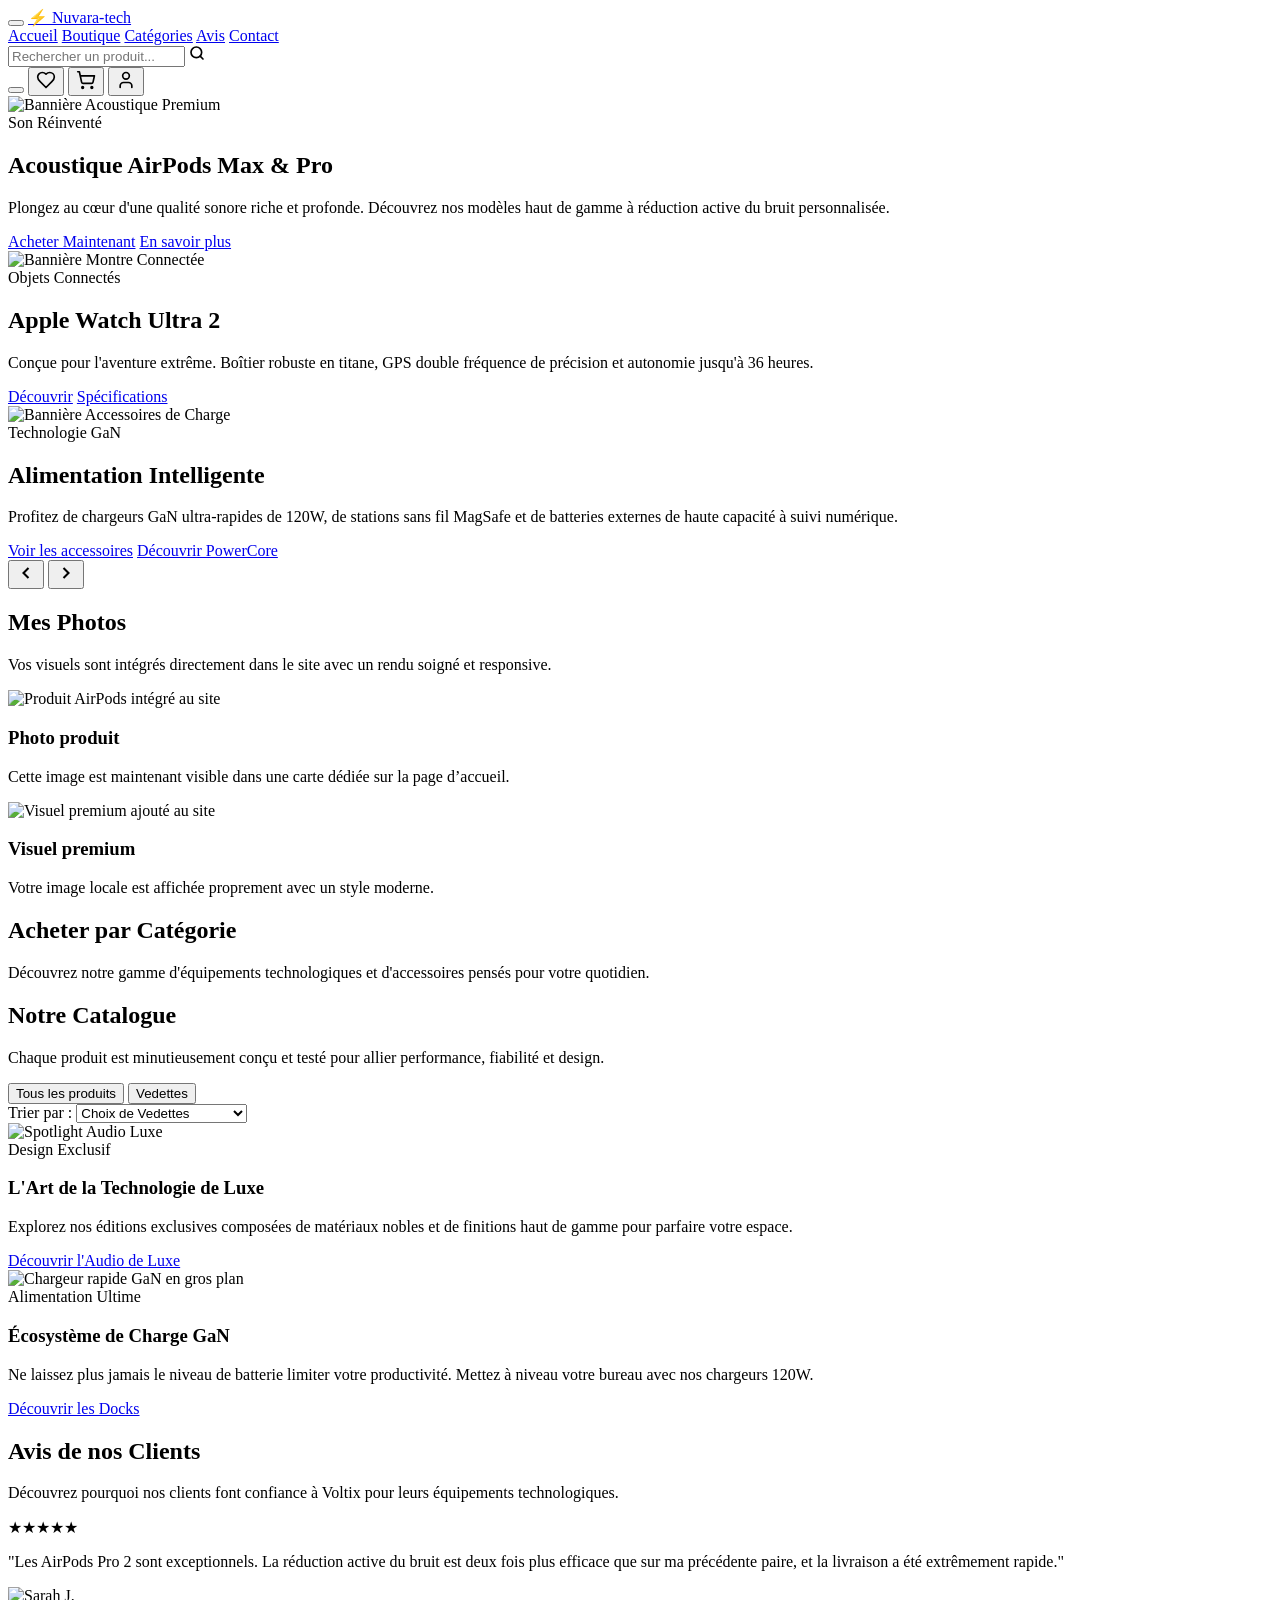
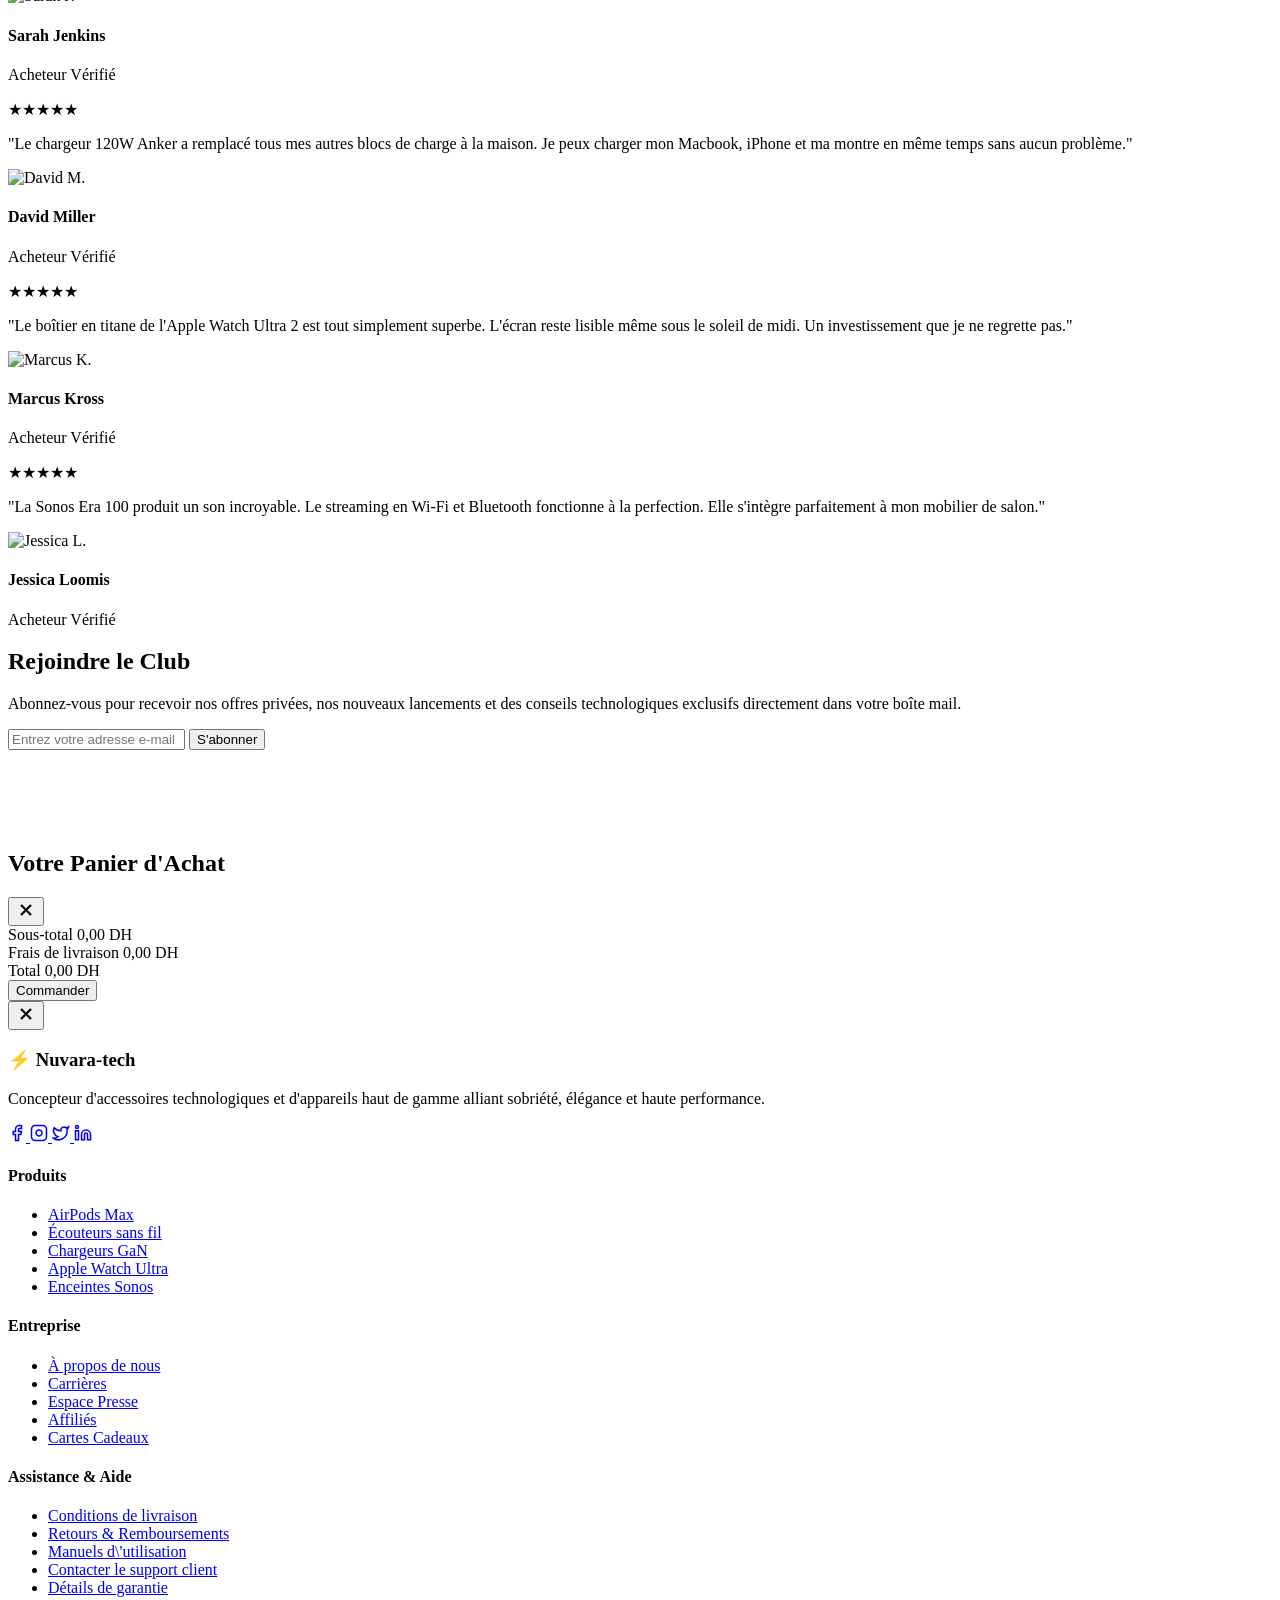
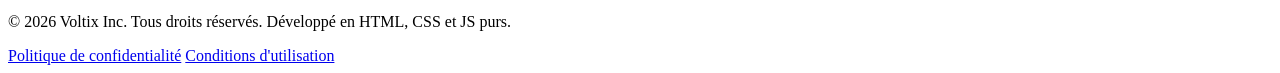
==== index.html @ a7d6ea09 "Rename brand from Nostrada to Nuvara Tech" ====
<!DOCTYPE html>
<html lang="fr" data-theme="light">
<head>
    <meta charset="UTF-8">
    <meta name="viewport" content="width=device-width, initial-scale=1.0">
    <title>Nuvara Tech- Boutique Électronique Premium</title>
    
    <!-- Balises méta pour le référencement et l'optimisation -->
    <meta name="description" content="Découvrez des produits électroniques haut de gamme : écouteurs sans fil, montres connectées, chargeurs rapides GaN et accessoires de luxe chez Voltix.">
    <meta name="keywords" content="électronique, écouteurs, montre connectée, airpods, chargeur, batterie externe, technologie, luxe">
    
    <!-- Feuilles de style -->
    <link rel="stylesheet" href="style.css">
</head>
<body>

    <!-- Conteneur d'alertes flottantes dynamiques (Toasts) -->
    <div id="toast-container" style="position: fixed; bottom: 30px; left: 50%; transform: translateX(-50%); z-index: 10000; display: flex; flex-direction: column; gap: 10px;"></div>

    <!-- ==========================================================================
       En-tête & Barre de Navigation
       ========================================================================== -->
    <header class="main-header glass">
        <div class="container nav-container">
            <!-- Bouton Hamburger Mobile -->
            <button class="mobile-toggle" id="mobile-toggle" aria-label="Basculer le menu de navigation">
                <span></span>
                <span></span>
                <span></span>
            </button>

            <!-- Logo de la marque -->
            <a href="#" class="logo-wrapper">
                <span class="logo-icon">⚡</span>
                <span>Nuvara-tech</span>
            </a>

            <!-- Liens de navigation -->
            <nav class="nav-links" id="nav-links">
                <a href="#hero-section" class="nav-link active">Accueil</a>
                <a href="#shop-section" class="nav-link">Boutique</a>
                <a href="#categories-section" class="nav-link">Catégories</a>
                <a href="#reviews-section" class="nav-link">Avis</a>
                <a href="#footer-section" class="nav-link">Contact</a>
            </nav>

            <!-- Actions de navigation -->
            <div class="nav-actions">
                <!-- Barre de recherche -->
                <div class="search-container">
                    <div class="search-box">
                        <input type="text" id="search-input" placeholder="Rechercher un produit..." aria-label="Recherche">
                        <svg xmlns="http://www.w3.org/2000/svg" width="16" height="16" viewBox="0 0 24 24" fill="none" stroke="currentColor" stroke-width="2.5" stroke-linecap="round" stroke-linejoin="round">
                            <circle cx="11" cy="11" r="8"/><path d="m21 21-4.3-4.3"/>
                        </svg>
                    </div>
                </div>

                <!-- Bouton Thème Sombre/Clair -->
                <button class="nav-action-btn" id="theme-toggle-btn" aria-label="Changer de thème">
                    <!-- Remplacé dynamiquement par script.js -->
                </button>

                <!-- Lien vers les Favoris -->
                <button class="nav-action-btn" id="wishlist-nav-btn" aria-label="Voir les favoris">
                    <svg xmlns="http://www.w3.org/2000/svg" width="20" height="20" viewBox="0 0 24 24" fill="none" stroke="currentColor" stroke-width="2" stroke-linecap="round" stroke-linejoin="round">
                        <path d="M19 14c1.49-1.46 3-3.21 3-5.5A5.5 5.5 0 0 0 16.5 3c-1.76 0-3 .5-4.5 2-1.5-1.5-2.74-2-4.5-2A5.5 5.5 0 0 0 2 8.5c0 2.3 1.5 4.05 3 5.5l7 7Z"/>
                    </svg>
                    <span class="badge-count" id="wishlist-badge" style="display: none;">0</span>
                </button>

                <!-- Bouton Panier Latéral -->
                <button class="nav-action-btn" id="cart-toggle-btn" aria-label="Voir le panier">
                    <svg xmlns="http://www.w3.org/2000/svg" width="20" height="20" viewBox="0 0 24 24" fill="none" stroke="currentColor" stroke-width="2" stroke-linecap="round" stroke-linejoin="round">
                        <circle cx="8" cy="21" r="1"/><circle cx="19" cy="21" r="1"/>
                        <path d="M2.05 2.05h2l2.66 12.42a2 2 0 0 0 2 1.58h9.78a2 2 0 0 0 1.95-1.57l1.65-7.43H5.12"/>
                    </svg>
                    <span class="badge-count" id="cart-badge" style="display: none;">0</span>
                </button>

                <!-- Avatar Compte Utilisateur -->
                <button class="nav-action-btn" aria-label="Compte Client" onclick="showToast('Espace client en cours de maintenance. Profil prêt.', 'info')">
                    <svg xmlns="http://www.w3.org/2000/svg" width="20" height="20" viewBox="0 0 24 24" fill="none" stroke="currentColor" stroke-width="2" stroke-linecap="round" stroke-linejoin="round">
                        <path d="M19 21v-2a4 4 0 0 0-4-4H9a4 4 0 0 0-4 4v2"/><circle cx="12" cy="7" r="4"/>
                    </svg>
                </button>
            </div>
        </div>
    </header>

    <!-- ==========================================================================
       Bannière Principale Héro
       ========================================================================== -->
    <section class="hero-slider" id="hero-section">
        <div class="slide-track">
            <!-- Slide 1: Audio / AirPods -->
            <div class="slide active">
                <div class="slide-bg">
                    <img src="https://images.unsplash.com/photo-1505740420928-5e560c06d30e?w=1600&auto=format&fit=crop&q=80" alt="Bannière Acoustique Premium">
                </div>
                <div class="container">
                    <div class="slide-content">
                        <span class="slide-tag">Son Réinventé</span>
                        <h1 class="slide-title">Acoustique AirPods Max & Pro</h1>
                        <p class="slide-description">Plongez au cœur d'une qualité sonore riche et profonde. Découvrez nos modèles haut de gamme à réduction active du bruit personnalisée.</p>
                        <div class="slide-actions">
                            <a href="#shop-section" class="btn btn-primary">Acheter Maintenant</a>
                            <a href="#" class="btn btn-secondary" onclick="event.preventDefault(); openProductModal(2)">En savoir plus</a>
                        </div>
                    </div>
                </div>
            </div>

            <!-- Slide 2: Smartwatch -->
            <div class="slide">
                <div class="slide-bg">
                    <img src="https://images.unsplash.com/photo-1523275335684-37898b6baf30?w=1600&auto=format&fit=crop&q=80" alt="Bannière Montre Connectée">
                </div>
                <div class="container">
                    <div class="slide-content">
                        <span class="slide-tag">Objets Connectés</span>
                        <h1 class="slide-title">Apple Watch Ultra 2</h1>
                        <p class="slide-description">Conçue pour l'aventure extrême. Boîtier robuste en titane, GPS double fréquence de précision et autonomie jusqu'à 36 heures.</p>
                        <div class="slide-actions">
                            <a href="#shop-section" class="btn btn-primary">Découvrir</a>
                            <a href="#" class="btn btn-secondary" onclick="event.preventDefault(); openProductModal(7)">Spécifications</a>
                        </div>
                    </div>
                </div>
            </div>

            <!-- Slide 3: Chargeurs & Alimentation -->
            <div class="slide">
                <div class="slide-bg">
                    <img src="https://images.unsplash.com/photo-1605787020600-b9ebd5df1d07?w=1600&auto=format&fit=crop&q=80" alt="Bannière Accessoires de Charge">
                </div>
                <div class="container">
                    <div class="slide-content">
                        <span class="slide-tag">Technologie GaN</span>
                        <h1 class="slide-title">Alimentation Intelligente</h1>
                        <p class="slide-description">Profitez de chargeurs GaN ultra-rapides de 120W, de stations sans fil MagSafe et de batteries externes de haute capacité à suivi numérique.</p>
                        <div class="slide-actions">
                            <a href="#shop-section" class="btn btn-primary">Voir les accessoires</a>
                            <a href="#" class="btn btn-secondary" onclick="event.preventDefault(); openProductModal(6)">Découvrir PowerCore</a>
                        </div>
                    </div>
                </div>
            </div>
        </div>

        <!-- Flèches de navigation du Carrousel -->
        <div class="slider-nav">
            <button class="slider-nav-btn" id="slider-prev" aria-label="Slide Précédent">
                <svg xmlns="http://www.w3.org/2000/svg" width="20" height="20" viewBox="0 0 24 24" fill="none" stroke="currentColor" stroke-width="2.5">
                    <path d="m15 18-6-6 6-6"/>
                </svg>
            </button>
            <button class="slider-nav-btn" id="slider-next" aria-label="Slide Suivant">
                <svg xmlns="http://www.w3.org/2000/svg" width="20" height="20" viewBox="0 0 24 24" fill="none" stroke="currentColor" stroke-width="2.5">
                    <path d="m9 18 6-6-6-6"/>
                </svg>
            </button>
        </div>

        <!-- Points indicateurs du Carrousel -->
        <div class="slider-dots">
            <!-- Insérés via script.js -->
        </div>
    </section>

    <!-- ==========================================================================
       Galerie Photos
       ========================================================================== -->
    <section class="section" id="gallery-section">
        <div class="container">
            <div class="section-header">
                <h2 class="section-title">Mes Photos</h2>
                <p class="section-subtitle">Vos visuels sont intégrés directement dans le site avec un rendu soigné et responsive.</p>
            </div>

            <div class="photo-gallery">
                <article class="photo-card">
                    <img src="airpods.jpg" alt="Produit AirPods intégré au site">
                    <div class="photo-card-content">
                        <h3>Photo produit</h3>
                        <p>Cette image est maintenant visible dans une carte dédiée sur la page d’accueil.</p>
                    </div>
                </article>

                <article class="photo-card">
                    <img src="projct/les images/b_Luxury_social_media_.png" alt="Visuel premium ajouté au site">
                    <div class="photo-card-content">
                        <h3>Visuel premium</h3>
                        <p>Votre image locale est affichée proprement avec un style moderne.</p>
                    </div>
                </article>
            </div>
        </div>
    </section>

    <!-- ==========================================================================
       Section Catégories
       ========================================================================== -->
    <section class="section" id="categories-section" style="background-color: var(--secondary-bg);">
        <div class="container">
            <div class="section-header">
                <h2 class="section-title">Acheter par Catégorie</h2>
                <p class="section-subtitle">Découvrez notre gamme d'équipements technologiques et d'accessoires pensés pour votre quotidien.</p>
            </div>
            
            <div class="category-grid" id="category-container">
                <!-- Inséré dynamiquement par script.js -->
            </div>
        </div>
    </section>

    <!-- ==========================================================================
       Boutique & Catalogue de Produits
       ========================================================================== -->
    <section class="section" id="shop-section">
        <div class="container">
            <div class="section-header">
                <h2 class="section-title">Notre Catalogue</h2>
                <p class="section-subtitle">Chaque produit est minutieusement conçu et testé pour allier performance, fiabilité et design.</p>
            </div>

            <!-- Barre de tris et de filtres -->
            <div class="shop-bar">
                <!-- Onglets de filtrage -->
                <div class="shop-tabs">
                    <button class="shop-tab active">Tous les produits</button>
                    <button class="shop-tab">Vedettes</button>
                </div>

                <!-- Tri par sélecteur -->
                <div class="shop-sorting">
                    <label for="sort-select">Trier par :</label>
                    <select id="sort-select">
                        <option value="featured">Choix de Vedettes</option>
                        <option value="price-low-high">Prix : Du - cher au + cher</option>
                        <option value="price-high-low">Prix : Du + cher au - cher</option>
                        <option value="rating">Évaluation Moyenne</option>
                    </select>
                </div>
            </div>

            <!-- Grille de Produits -->
            <div class="products-grid" id="products-grid">
                <!-- Les cartes produits seront chargées ici via script.js -->
            </div>
        </div>
    </section>

    <!-- ==========================================================================
       Section Bannières Promotionnelles
       ========================================================================== -->
    <section class="section" style="background-color: var(--secondary-bg); border-top: 1px solid var(--border-color); border-bottom: 1px solid var(--border-color);">
        <div class="container">
            <div class="promo-grid">
                <!-- Bannière 1 : Audio de luxe (avec image locale b_Luxury_social_media_.png) -->
                <div class="promo-banner">
                    <div class="promo-bg">
                        <img src="projct/les images/b_Luxury_social_media_.png" alt="Spotlight Audio Luxe">
                    </div>
                    <div class="promo-content">
                        <span class="promo-tag">Design Exclusif</span>
                        <h3 class="promo-title">L'Art de la Technologie de Luxe</h3>
                        <p class="promo-description">Explorez nos éditions exclusives composées de matériaux nobles et de finitions haut de gamme pour parfaire votre espace.</p>
                        <a href="#shop-section" class="btn btn-dark" onclick="event.preventDefault(); currentCategory = 'AirPods'; renderCategories(); filterAndSortProducts();">Découvrir l'Audio de Luxe</a>
                    </div>
                </div>

                <!-- Bannière 2 : Docks et Chargeurs GaN (avec image locale Image 2.jpg) -->
                <div class="promo-banner">
                    <div class="promo-bg">
                        <img src="les images/Image 2.jpg" alt="Chargeur rapide GaN en gros plan">
                    </div>
                    <div class="promo-content">
                        <span class="promo-tag">Alimentation Ultime</span>
                        <h3 class="promo-title">Écosystème de Charge GaN</h3>
                        <p class="promo-description">Ne laissez plus jamais le niveau de batterie limiter votre productivité. Mettez à niveau votre bureau avec nos chargeurs 120W.</p>
                        <a href="#shop-section" class="btn btn-dark" onclick="event.preventDefault(); currentCategory = 'Chargeurs'; renderCategories(); filterAndSortProducts();">Découvrir les Docks</a>
                    </div>
                </div>
            </div>
        </div>
    </section>

    <!-- ==========================================================================
       Section Avis Clients (Témoignages)
       ========================================================================== -->
    <section class="section" id="reviews-section">
        <div class="container">
            <div class="section-header">
                <h2 class="section-title">Avis de nos Clients</h2>
                <p class="section-subtitle">Découvrez pourquoi nos clients font confiance à Voltix pour leurs équipements technologiques.</p>
            </div>

            <div class="reviews-carousel" id="reviews-carousel">
                <!-- Avis 1 -->
                <div class="review-card">
                    <div class="review-stars stars">★★★★★</div>
                    <p class="review-text">"Les AirPods Pro 2 sont exceptionnels. La réduction active du bruit est deux fois plus efficace que sur ma précédente paire, et la livraison a été extrêmement rapide."</p>
                    <div class="review-user">
                        <img class="user-avatar" src="https://images.unsplash.com/photo-1534528741775-53994a69daeb?w=100&auto=format&fit=crop&q=80" alt="Sarah J.">
                        <div class="user-info">
                            <h4>Sarah Jenkins</h4>
                            <p>Acheteur Vérifié</p>
                        </div>
                    </div>
                </div>

                <!-- Avis 2 -->
                <div class="review-card">
                    <div class="review-stars stars">★★★★★</div>
                    <p class="review-text">"Le chargeur 120W Anker a remplacé tous mes autres blocs de charge à la maison. Je peux charger mon Macbook, iPhone et ma montre en même temps sans aucun problème."</p>
                    <div class="review-user">
                        <img class="user-avatar" src="https://images.unsplash.com/photo-1507003211169-0a1dd7228f2d?w=100&auto=format&fit=crop&q=80" alt="David M.">
                        <div class="user-info">
                            <h4>David Miller</h4>
                            <p>Acheteur Vérifié</p>
                        </div>
                    </div>
                </div>

                <!-- Avis 3 -->
                <div class="review-card">
                    <div class="review-stars stars">★★★★★</div>
                    <p class="review-text">"Le boîtier en titane de l'Apple Watch Ultra 2 est tout simplement superbe. L'écran reste lisible même sous le soleil de midi. Un investissement que je ne regrette pas."</p>
                    <div class="review-user">
                        <img class="user-avatar" src="https://images.unsplash.com/photo-1500648767791-00dcc994a43e?w=100&auto=format&fit=crop&q=80" alt="Marcus K.">
                        <div class="user-info">
                            <h4>Marcus Kross</h4>
                            <p>Acheteur Vérifié</p>
                        </div>
                    </div>
                </div>

                <!-- Avis 4 -->
                <div class="review-card">
                    <div class="review-stars stars">★★★★★</div>
                    <p class="review-text">"La Sonos Era 100 produit un son incroyable. Le streaming en Wi-Fi et Bluetooth fonctionne à la perfection. Elle s'intègre parfaitement à mon mobilier de salon."</p>
                    <div class="review-user">
                        <img class="user-avatar" src="https://images.unsplash.com/photo-1494790108377-be9c29b29330?w=100&auto=format&fit=crop&q=80" alt="Jessica L.">
                        <div class="user-info">
                            <h4>Jessica Loomis</h4>
                            <p>Acheteur Vérifié</p>
                        </div>
                    </div>
                </div>
            </div>
        </div>
    </section>

    <!-- ==========================================================================
       Section Lettre d'information (Newsletter)
       ========================================================================== -->
    <section class="section container" style="padding-bottom: 80px;">
        <div class="newsletter-section">
            <div class="newsletter-content">
                <h2>Rejoindre le Club</h2>
                <p>Abonnez-vous pour recevoir nos offres privées, nos nouveaux lancements et des conseils technologiques exclusifs directement dans votre boîte mail.</p>
                
                <form class="newsletter-form" id="newsletter-form">
                    <input type="email" placeholder="Entrez votre adresse e-mail" required aria-label="Adresse e-mail">
                    <button type="submit" class="btn btn-primary">S'abonner</button>
                </form>
            </div>
        </div>
    </section>

    <!-- ==========================================================================
       Panier d'achat coulissant latéral
       ========================================================================== -->
    <div class="cart-overlay" id="cart-overlay"></div>
    <div class="cart-drawer" id="cart-drawer">
        <div class="cart-header">
            <h2>Votre Panier d'Achat</h2>
            <button class="close-cart-btn" id="close-cart-btn" aria-label="Fermer le panier">
                <svg xmlns="http://www.w3.org/2000/svg" width="20" height="20" viewBox="0 0 24 24" fill="none" stroke="currentColor" stroke-width="2.5">
                    <path d="M18 6 6 18M6 6l12 12"/>
                </svg>
            </button>
        </div>

        <!-- Conteneur d'articles de panier défilable -->
        <div class="cart-items" id="cart-items">
            <!-- Inséré via script.js -->
        </div>

        <!-- Totaux fixes et Commande -->
        <div class="cart-footer">
            <div class="cart-totals">
                <div class="cart-total-row">
                    <span>Sous-total</span>
                    <span id="cart-subtotal">0,00 DH</span>
                </div>
                <div class="cart-total-row">
                    <span>Frais de livraison</span>
                    <span id="cart-shipping">0,00 DH</span>
                </div>
                <div class="cart-total-row grand-total">
                    <span>Total</span>
                    <span id="cart-total">0,00 DH</span>
                </div>
            </div>
            
            <button class="btn btn-primary checkout-btn" onclick="checkout()">
                Commander
            </button>
        </div>
    </div>

    <!-- ==========================================================================
       Modal de caractéristiques et de détails (Quick View)
       ========================================================================== -->
    <div class="modal-overlay" id="modal-overlay">
        <div class="modal-container" id="modal-container">
            <button class="close-modal-btn" onclick="closeProductModal()" aria-label="Fermer la modal">
                <svg xmlns="http://www.w3.org/2000/svg" width="20" height="20" viewBox="0 0 24 24" fill="none" stroke="currentColor" stroke-width="2.5">
                    <path d="M18 6 6 18M6 6l12 12"/>
                </svg>
            </button>
            
            <!-- Contenu dynamique inséré par script.js -->
            <div class="modal-body" id="modal-container-body">
                <!-- Rempli par script.js -->
            </div>
        </div>
    </div>

    <!-- ==========================================================================
       Section Pied de Page (Footer)
       ========================================================================== -->
    <footer class="main-footer" id="footer-section">
        <div class="container">
            <div class="footer-grid">
                <!-- Infos marque -->
                <div class="footer-info-col">
                    <h3>⚡ Nuvara-tech</h3>
                    <p>Concepteur d'accessoires technologiques et d'appareils haut de gamme alliant sobriété, élégance et haute performance.</p>
                    
                    <div class="social-links">
                        <a href="#" class="social-link" aria-label="Facebook">
                            <svg xmlns="http://www.w3.org/2000/svg" width="18" height="18" viewBox="0 0 24 24" fill="none" stroke="currentColor" stroke-width="2"><path d="M18 2h-3a5 5 0 0 0-5 5v3H7v4h3v8h4v-8h3l1-4h-4V7a1 1 0 0 1 1-1h3z"/></svg>
                        </a>
                        <a href="#" class="social-link" aria-label="Instagram">
                            <svg xmlns="http://www.w3.org/2000/svg" width="18" height="18" viewBox="0 0 24 24" fill="none" stroke="currentColor" stroke-width="2"><rect width="20" height="20" x="2" y="2" rx="5" ry="5"/><path d="M16 11.37A4 4 0 1 1 12.63 8 4 4 0 0 1 16 11.37z"/><line x1="17.5" x2="17.51" y1="6.5" y2="6.5"/></svg>
                        </a>
                        <a href="#" class="social-link" aria-label="Twitter">
                            <svg xmlns="http://www.w3.org/2000/svg" width="18" height="18" viewBox="0 0 24 24" fill="none" stroke="currentColor" stroke-width="2"><path d="M22 4s-.7 2.1-2 3.4c1.6 10-9.4 17.3-18 11.6 2.2.1 4.4-.6 6-2C3 15.5.5 9.6 3 5c2.2 2.6 5.6 4.1 9 4-.9-4.2 4-6.6 7-3.8 1.1 0 3-1.2 3-1.2z"/></svg>
                        </a>
                        <a href="#" class="social-link" aria-label="Linkedin">
                            <svg xmlns="http://www.w3.org/2000/svg" width="18" height="18" viewBox="0 0 24 24" fill="none" stroke="currentColor" stroke-width="2"><path d="M16 8a6 6 0 0 1 6 6v7h-4v-7a2 2 0 0 0-2-2 2 2 0 0 0-2 2v7h-4v-7a6 6 0 0 1 6-6z"/><rect width="4" height="12" x="2" y="9"/><circle cx="4" cy="4" r="2"/></svg>
                        </a>
                    </div>
                </div>

                <!-- Colonne produits -->
                <div class="footer-col">
                    <h4>Produits</h4>
                    <ul>
                        <li><a href="#shop-section" onclick="currentCategory = 'AirPods'; renderCategories(); filterAndSortProducts();">AirPods Max</a></li>
                        <li><a href="#shop-section" onclick="currentCategory = 'Écouteurs'; renderCategories(); filterAndSortProducts();">Écouteurs sans fil</a></li>
                        <li><a href="#shop-section" onclick="currentCategory = 'Chargeurs'; renderCategories(); filterAndSortProducts();">Chargeurs GaN</a></li>
                        <li><a href="#shop-section" onclick="currentCategory = 'Montres Connectées'; renderCategories(); filterAndSortProducts();">Apple Watch Ultra</a></li>
                        <li><a href="#shop-section" onclick="currentCategory = 'Enceintes'; renderCategories(); filterAndSortProducts();">Enceintes Sonos</a></li>
                    </ul>
                </div>

                <!-- Colonne entreprise -->
                <div class="footer-col">
                    <h4>Entreprise</h4>
                    <ul>
                        <li><a href="#" onclick="showToast('À propos : Voltix a été fondé en 2026 pour des designs de haute technologie.', 'info')">À propos de nous</a></li>
                        <li><a href="#" onclick="showToast('Portail Recrutement : Tous les postes sont actuellement pourvus.', 'info')">Carrières</a></li>
                        <li><a href="#" onclick="showToast('Presse : Découvrez nos actualités dans les médias.', 'info')">Espace Presse</a></li>
                        <li><a href="#" onclick="showToast('Affiliation : Gagnez 5% de commission par parrainage.', 'info')">Affiliés</a></li>
                        <li><a href="#" onclick="showToast('Cartes Cadeaux : Bons d\'achat bientôt disponibles.', 'info')">Cartes Cadeaux</a></li>
                    </ul>
                </div>

                <!-- Colonne aide -->
                <div class="footer-col">
                    <h4>Assistance & Aide</h4>
                    <ul>
                        <li><a href="#" onclick="showToast('Livraison : Gratuite dans le monde entier dès 150 DH.', 'info')">Conditions de livraison</a></li>
                        <li><a href="#" onclick="showToast('Retours : Garantie de remboursement de 30 jours.', 'info')">Retours & Remboursements</a></li>
                        <li><a href="#" onclick="showToast('Manuels : Accédez aux guides de température des chargeurs.', 'info')">Manuels d\'utilisation</a></li>
                        <li><a href="#" onclick="showToast('Assistance : contactez support@voltix-shop.com', 'info')">Contacter le support client</a></li>
                        <li><a href="#" onclick="showToast('Garantie : Garantie matérielle de 2 ans incluse.', 'info')">Détails de garantie</a></li>
                    </ul>
                </div>
            </div>

            <!-- Droits d'auteur et liens légaux -->
            <div class="footer-bottom">
                <p>&copy; 2026 Voltix Inc. Tous droits réservés. Développé en HTML, CSS et JS purs.</p>
                <div class="footer-legal-links">
                    <a href="#" onclick="showToast('Données personnelles : Aucun traceur publicitaire n\'est stocké.', 'info')">Politique de confidentialité</a>
                    <a href="#" onclick="showToast('Conditions : Toutes les transactions d\'achat sont chiffrées.', 'info')">Conditions d'utilisation</a>
                </div>
            </div>
        </div>
    </footer>

    <!-- Scripts -->
    <script src="script.js"></script>
</body>
</html>
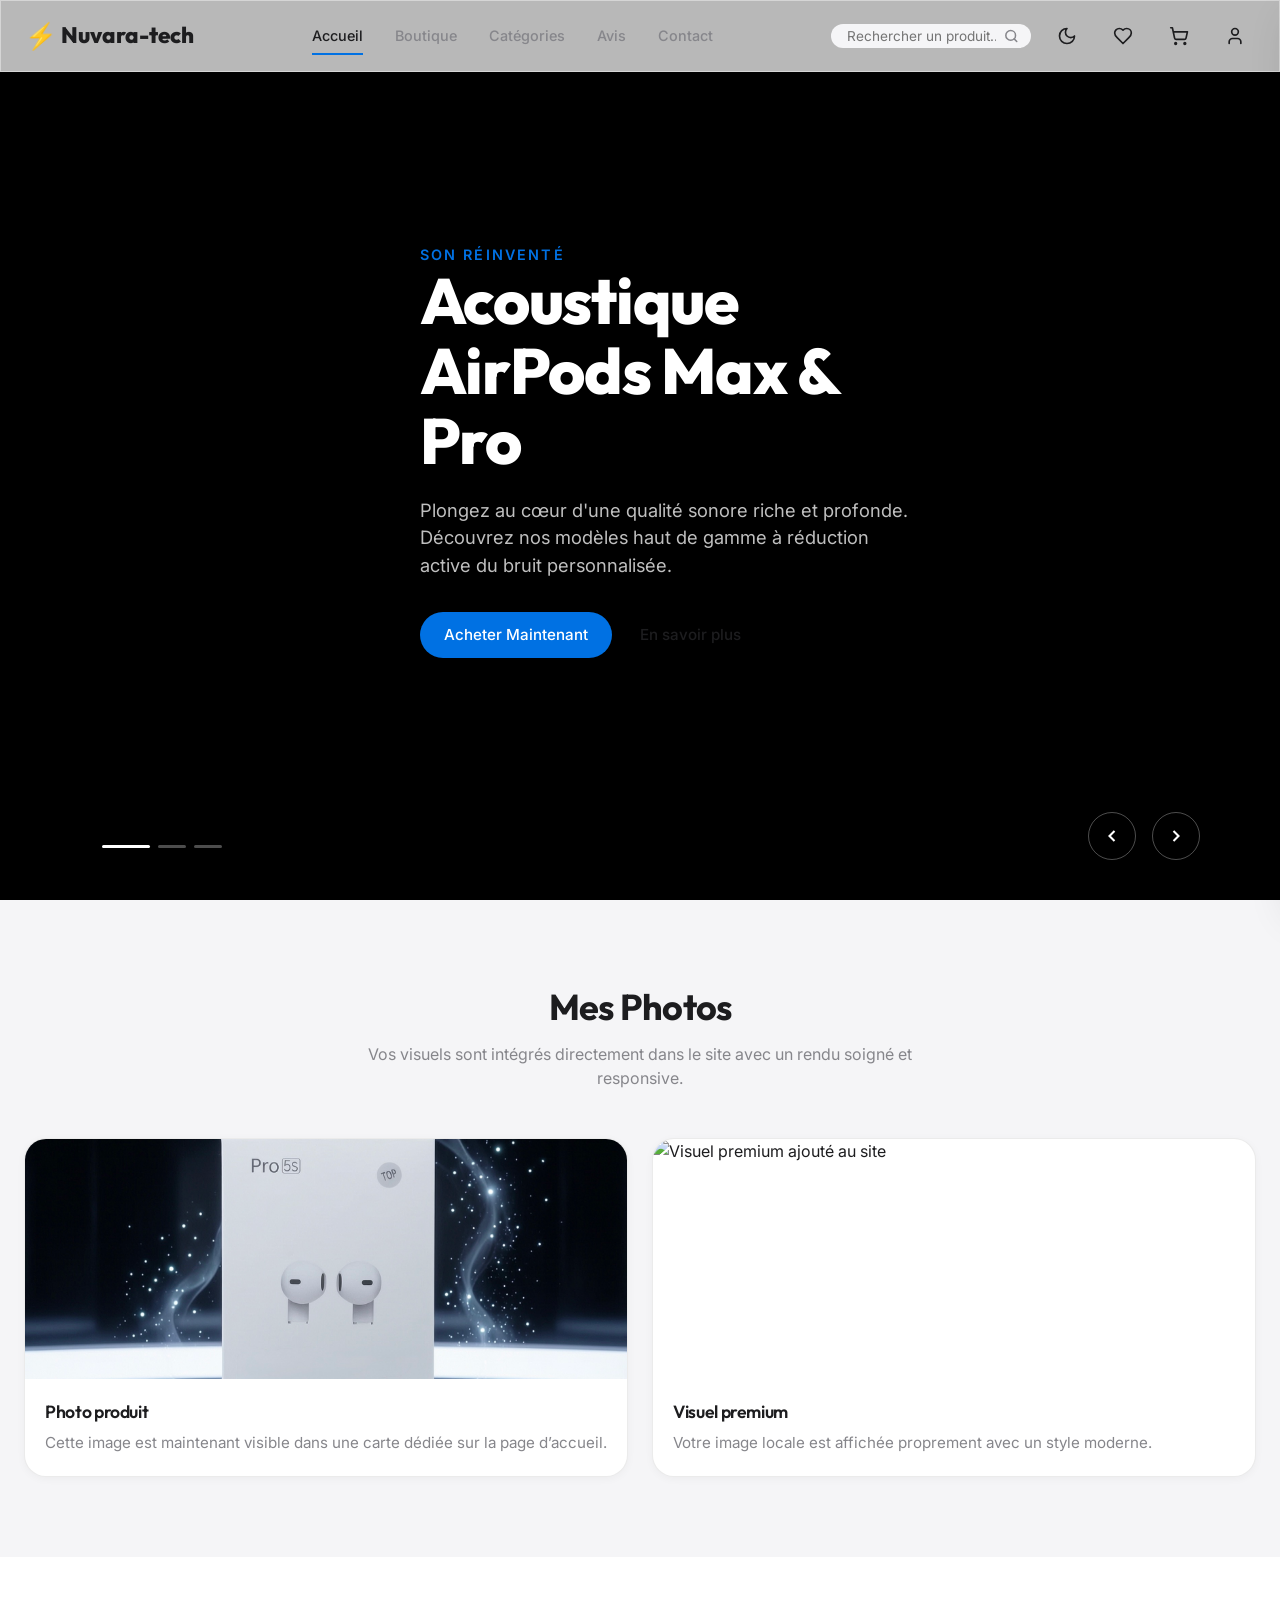
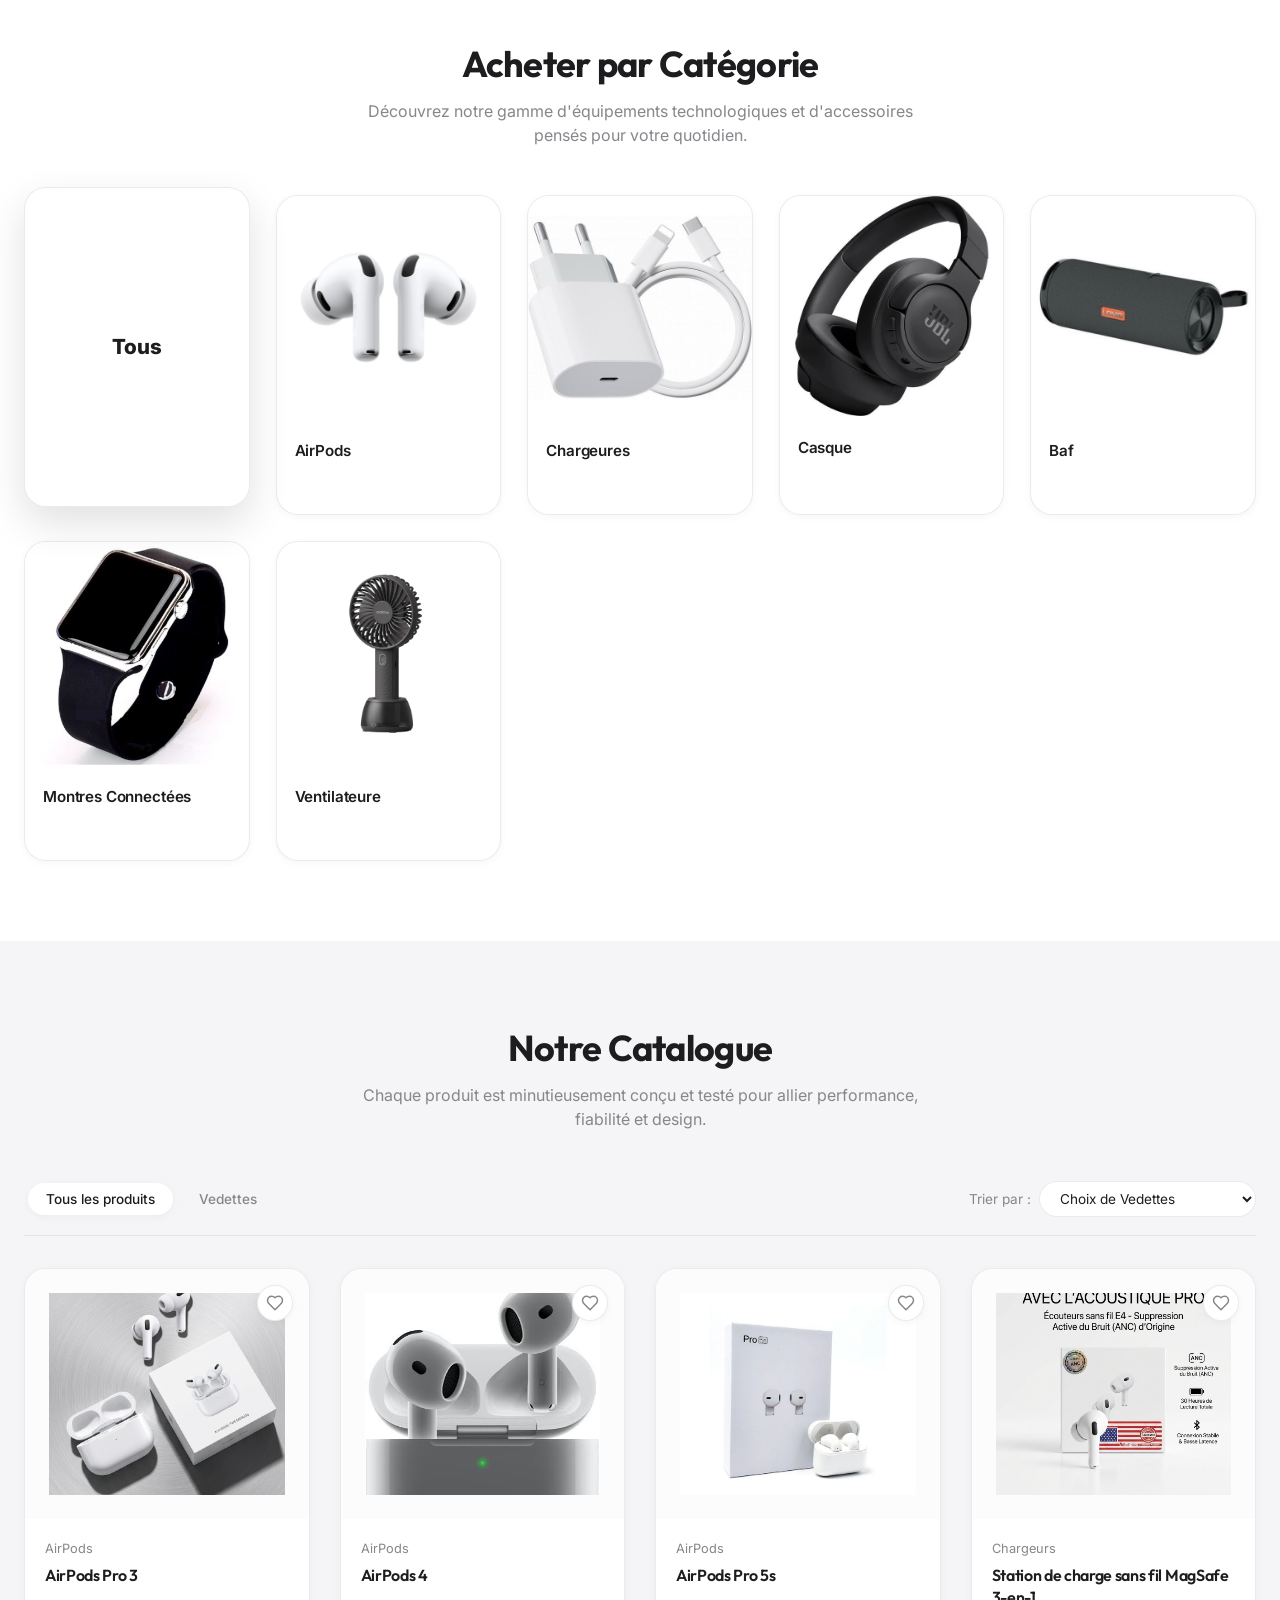
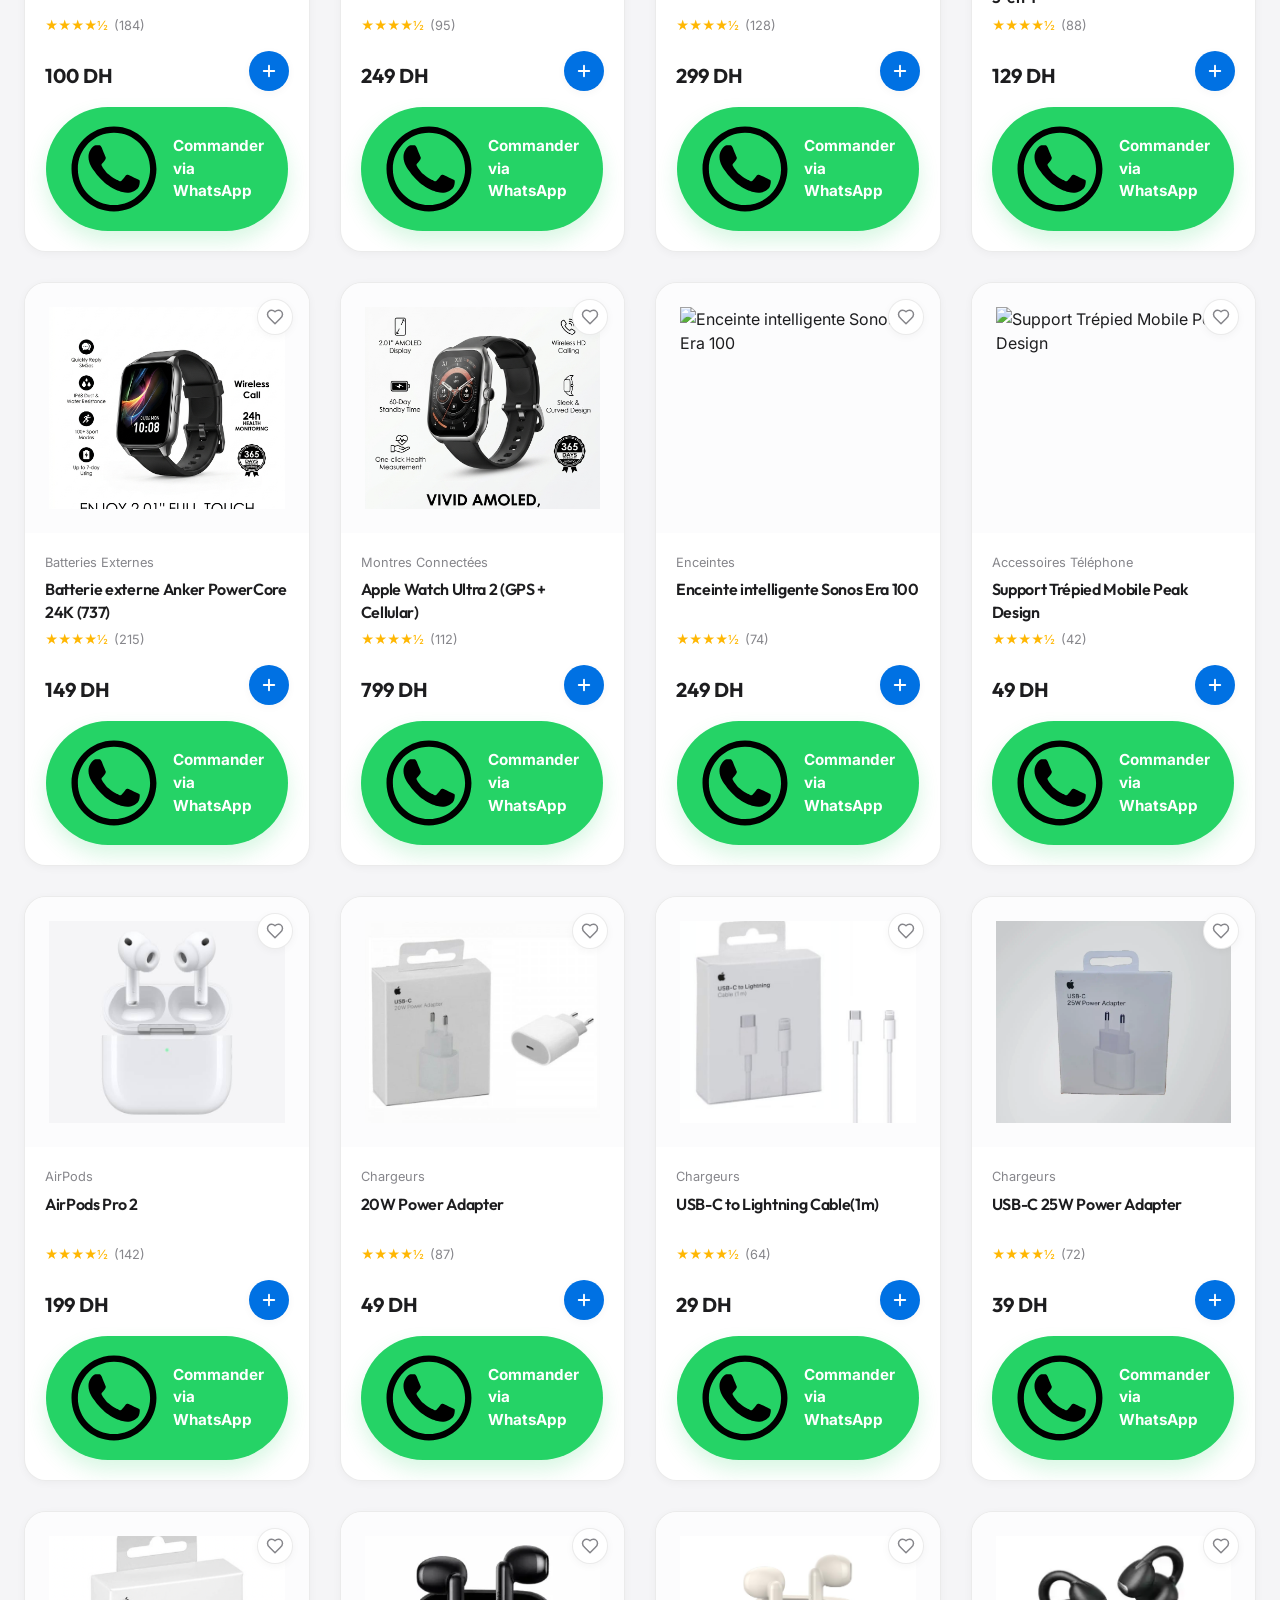
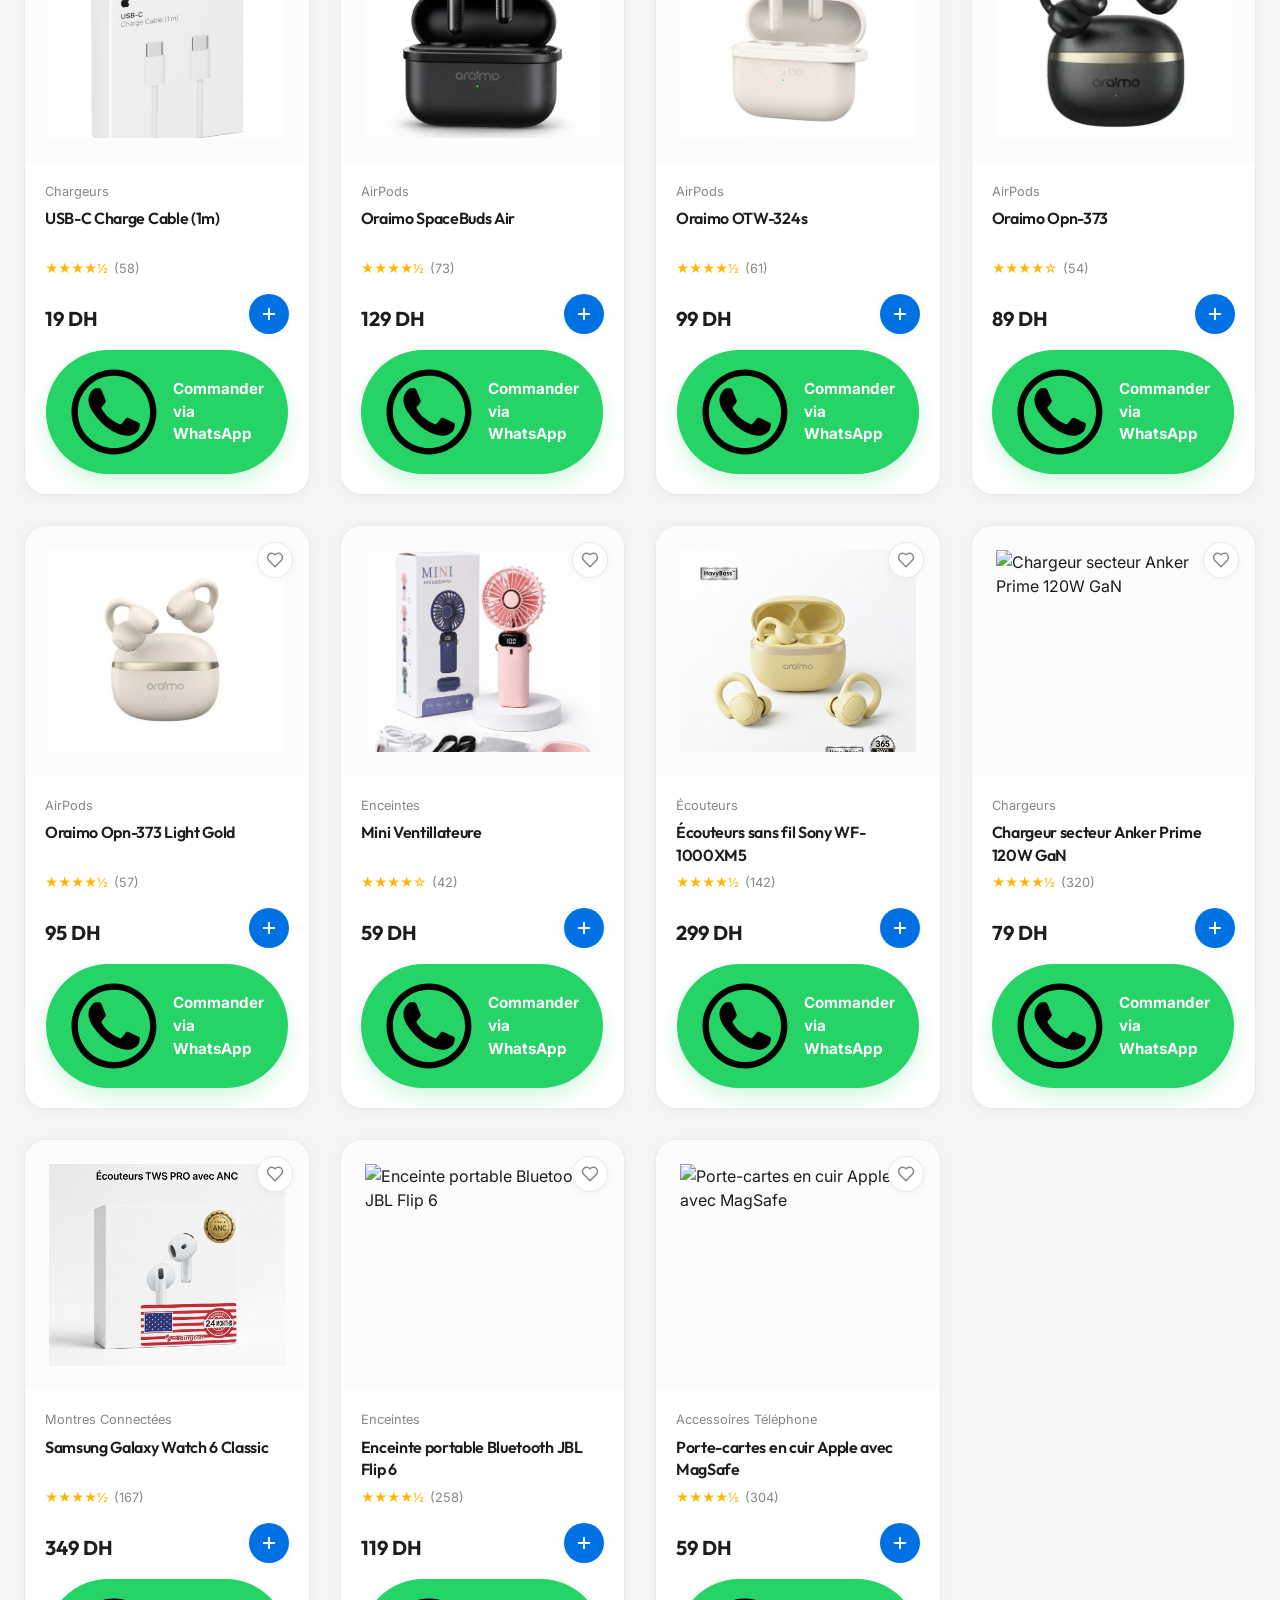
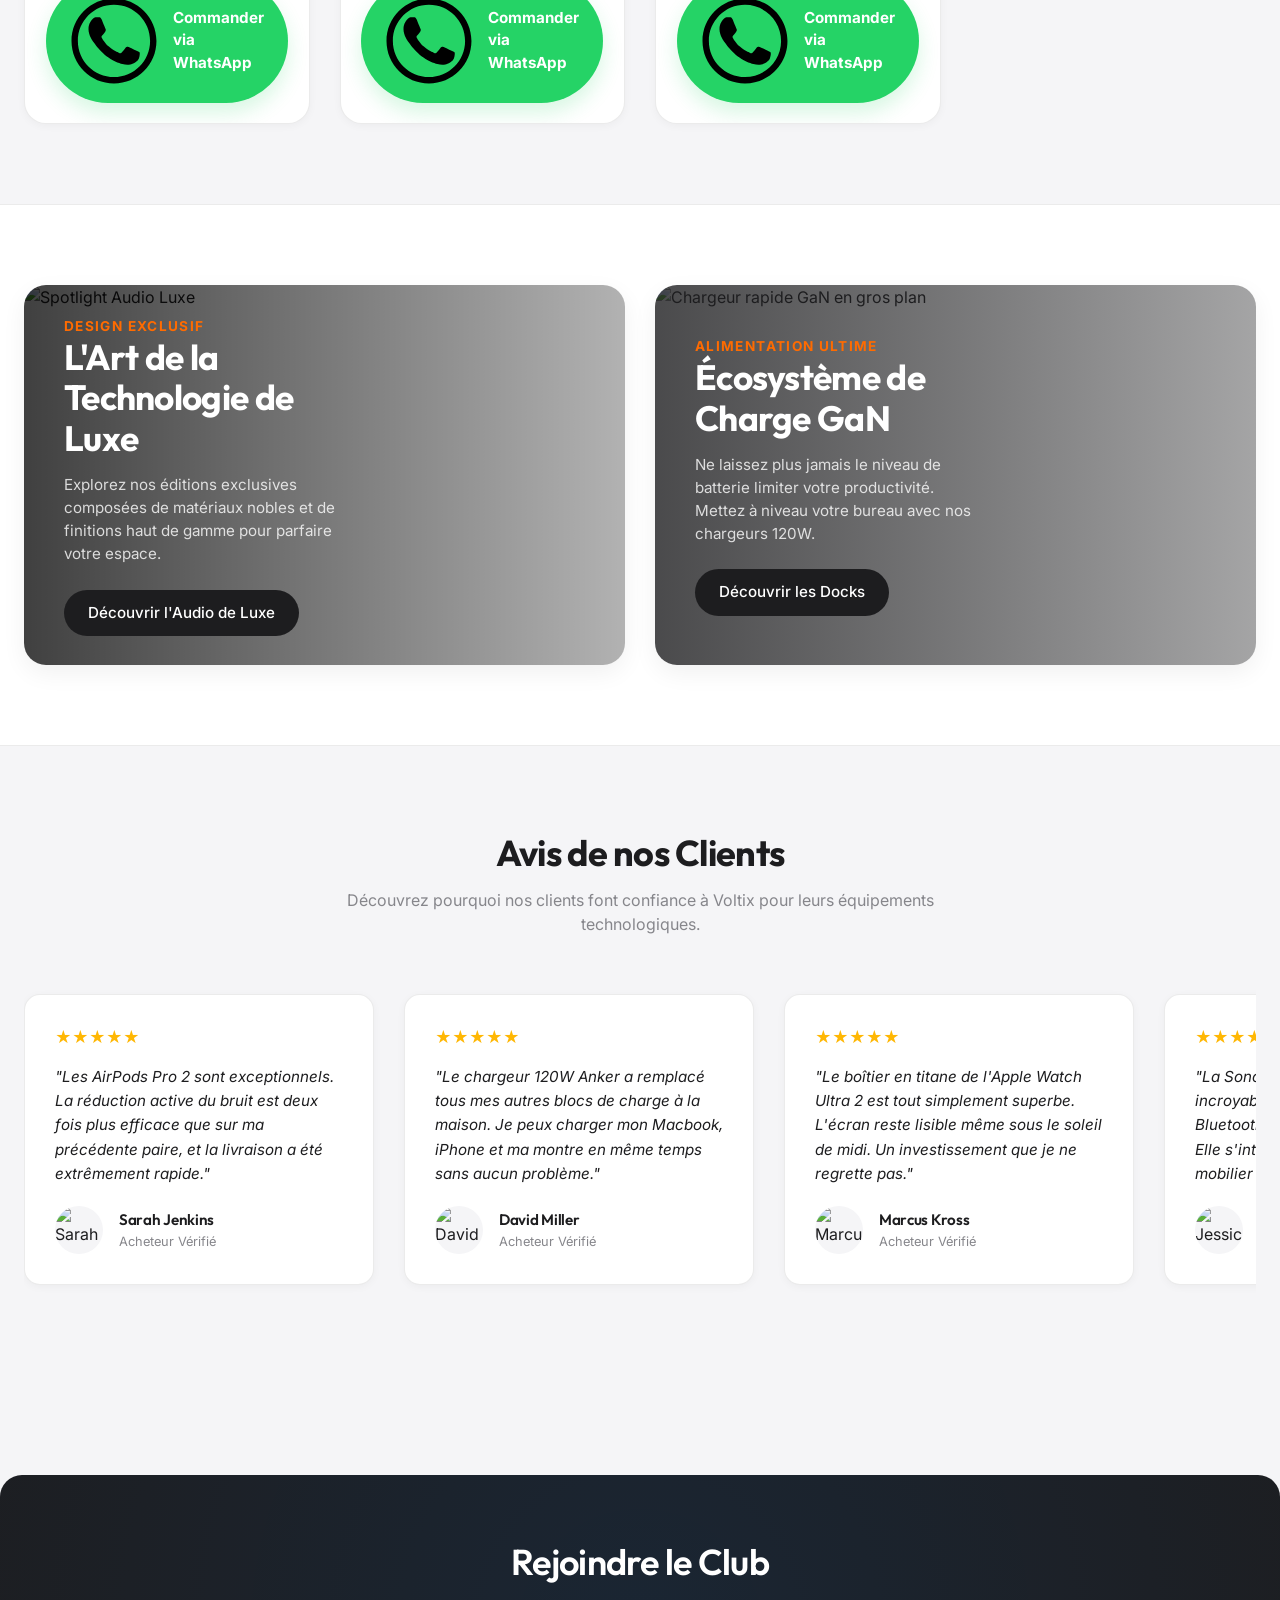
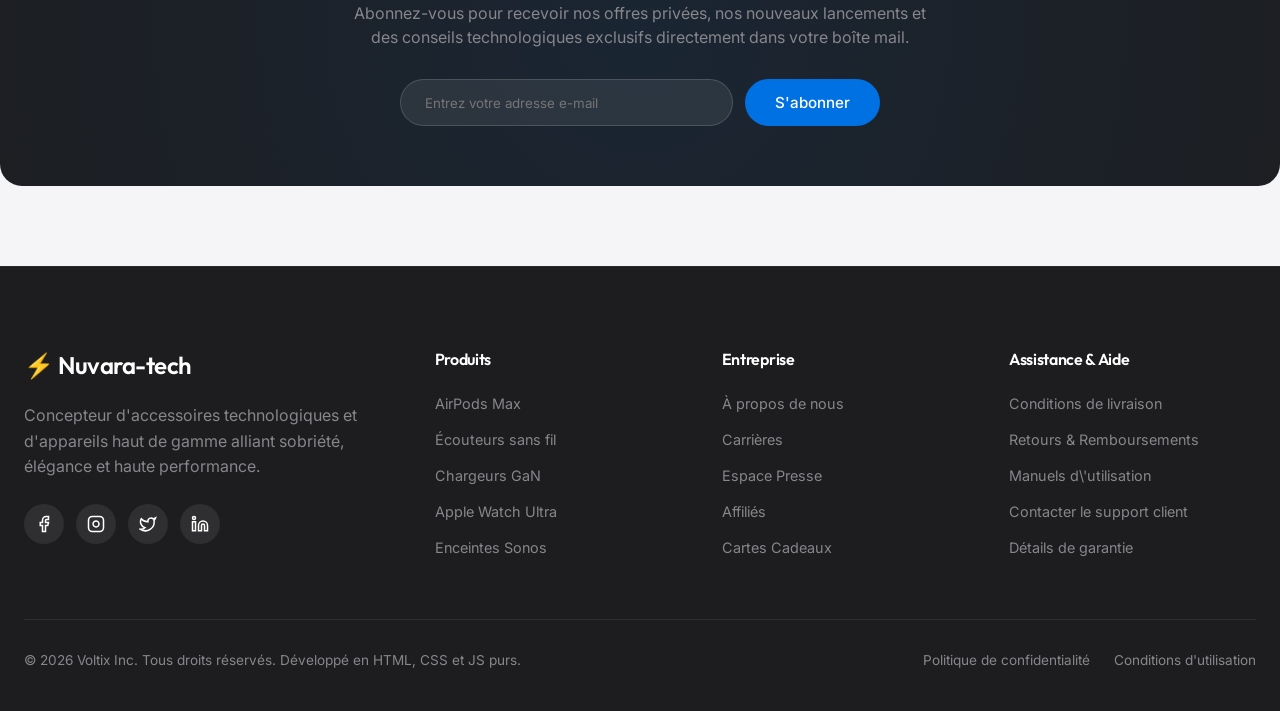
==== commit b1e55982: "Add files via upload" ====
--- a/index.html
+++ b/index.html
@@ -508,4 +508,3 @@
     <script src="script.js"></script>
 </body>
 </html>
-
--- a/style.css
+++ b/style.css
@@ -0,0 +1,2019 @@
+/* ==========================================================================
+   Premium E-Commerce Design System (Apple/Samsung-inspired)
+   ========================================================================== */
+
+@import url('https://fonts.googleapis.com/css2?family=Inter:wght@300;400;500;600;700&family=Outfit:wght@400;500;600;700;800&display=swap');
+
+:root {
+    /* Color Palette */
+    --primary-bg: #f5f5f7;
+    --secondary-bg: #ffffff;
+    --dark-bg: #1d1d1f;
+    --dark-bg-card: #2d2d2f;
+    
+    --text-primary: #1d1d1f;
+    --text-secondary: #86868b;
+    --text-light: #f5f5f7;
+    --text-white: #ffffff;
+    
+    --accent-blue: #0071e3;
+    --accent-blue-hover: #0077ed;
+    --accent-orange: #ff6b00;
+    --accent-green: #30d158;
+    --accent-red: #ff453a;
+    
+    --border-color: rgba(0, 0, 0, 0.08);
+    --border-color-dark: rgba(255, 255, 255, 0.1);
+    --input-bg: #f5f5f7;
+    
+    /* Layout & Styling */
+    --font-primary: 'Inter', -apple-system, BlinkMacSystemFont, sans-serif;
+    --font-display: 'Outfit', sans-serif;
+    
+    --border-radius-full: 9999px;
+    --border-radius-xl: 22px;
+    --border-radius-lg: 16px;
+    --border-radius-md: 12px;
+    --border-radius-sm: 8px;
+    
+    --box-shadow-sm: 0 2px 8px rgba(0,0,0,0.04);
+    --box-shadow-md: 0 8px 24px rgba(0,0,0,0.06);
+    --box-shadow-lg: 0 16px 40px rgba(0,0,0,0.12);
+    
+    --transition-fast: all 0.2s cubic-bezier(0.25, 0.1, 0.25, 1);
+    --transition-smooth: all 0.4s cubic-bezier(0.25, 0.8, 0.25, 1);
+    
+    --glass-bg: rgba(255, 255, 255, 0.72);
+    --glass-border: rgba(255, 255, 255, 0.4);
+    
+    --header-height: 72px;
+}
+
+/* Dark Mode Helper Variables */
+[data-theme="dark"] {
+    --primary-bg: #000000;
+    --secondary-bg: #161617;
+    --text-primary: #f5f5f7;
+    --text-secondary: #86868b;
+    --border-color: rgba(255, 255, 255, 0.08);
+    --input-bg: #1d1d1f;
+    --glass-bg: rgba(22, 22, 23, 0.8);
+    --glass-border: rgba(255, 255, 255, 0.06);
+}
+
+/* ==========================================================================
+   Base Styles & Reset
+   ========================================================================== */
+
+* {
+    margin: 0;
+    padding: 0;
+    box-sizing: border-box;
+    -webkit-font-smoothing: antialiased;
+    -moz-osx-font-smoothing: grayscale;
+}
+
+html {
+    scroll-behavior: smooth;
+    font-size: 16px;
+}
+
+body {
+    font-family: var(--font-primary);
+    background-color: var(--primary-bg);
+    color: var(--text-primary);
+    overflow-x: hidden;
+    line-height: 1.5;
+    transition: background-color 0.3s ease, color 0.3s ease;
+}
+
+h1, h2, h3, h4, h5, h6 {
+    font-family: var(--font-display);
+    font-weight: 600;
+    letter-spacing: -0.02em;
+}
+
+a {
+    color: inherit;
+    text-decoration: none;
+    transition: var(--transition-fast);
+}
+
+button {
+    font-family: var(--font-primary);
+    cursor: pointer;
+    border: none;
+    background: none;
+    outline: none;
+    transition: var(--transition-fast);
+}
+
+img {
+    max-width: 100%;
+    height: auto;
+    display: block;
+    object-fit: cover;
+}
+
+ul {
+    list-style: none;
+}
+
+/* Custom Scrollbar */
+::-webkit-scrollbar {
+    width: 8px;
+    height: 8px;
+}
+::-webkit-scrollbar-track {
+    background: var(--primary-bg);
+}
+::-webkit-scrollbar-thumb {
+    background: var(--text-secondary);
+    border-radius: var(--border-radius-full);
+    border: 2px solid var(--primary-bg);
+}
+::-webkit-scrollbar-thumb:hover {
+    background: var(--text-primary);
+}
+
+.photo-gallery {
+    display: grid;
+    grid-template-columns: repeat(auto-fit, minmax(280px, 1fr));
+    gap: 24px;
+}
+
+.photo-card {
+    background: var(--secondary-bg);
+    border: 1px solid var(--border-color);
+    border-radius: var(--border-radius-xl);
+    overflow: hidden;
+    box-shadow: var(--box-shadow-sm);
+}
+
+.photo-card img {
+    width: 100%;
+    height: 240px;
+    object-fit: cover;
+}
+
+.photo-card-content {
+    padding: 20px;
+}
+
+.photo-card h3 {
+    font-size: 1.1rem;
+    margin-bottom: 6px;
+}
+
+.photo-card p {
+    color: var(--text-secondary);
+    font-size: 0.95rem;
+    line-height: 1.6;
+}
+
+/* ==========================================================================
+   Reusable Utilities
+   ========================================================================== */
+
+.container {
+    max-width: 1280px;
+    margin: 0 auto;
+    padding: 0 24px;
+}
+
+.section {
+    padding: 80px 0;
+}
+
+.section-header {
+    text-align: center;
+    margin-bottom: 48px;
+}
+
+.section-title {
+    font-size: 2.25rem;
+    font-weight: 700;
+    color: var(--text-primary);
+    margin-bottom: 8px;
+}
+
+.section-subtitle {
+    font-size: 1rem;
+    color: var(--text-secondary);
+    max-width: 600px;
+    margin: 0 auto;
+}
+
+.badge {
+    display: inline-block;
+    padding: 4px 10px;
+    font-size: 0.75rem;
+    font-weight: 600;
+    border-radius: var(--border-radius-sm);
+    text-transform: uppercase;
+    letter-spacing: 0.05em;
+}
+
+.badge-blue {
+    background-color: rgba(0, 113, 227, 0.1);
+    color: var(--accent-blue);
+}
+
+.badge-red {
+    background-color: rgba(255, 69, 58, 0.1);
+    color: var(--accent-red);
+}
+
+.badge-orange {
+    background-color: rgba(255, 107, 0, 0.1);
+    color: var(--accent-orange);
+}
+
+.btn {
+    display: inline-flex;
+    align-items: center;
+    justify-content: center;
+    gap: 8px;
+    padding: 12px 24px;
+    font-size: 0.95rem;
+    font-weight: 500;
+    border-radius: var(--border-radius-full);
+    transition: var(--transition-fast);
+}
+
+.btn-primary {
+    background-color: var(--accent-blue);
+    color: var(--text-white);
+}
+
+.btn-primary:hover {
+    background-color: var(--accent-blue-hover);
+    transform: translateY(-1px);
+}
+
+.btn-secondary {
+    background-color: rgba(0, 0, 0, 0.05);
+    color: var(--text-primary);
+}
+
+.btn-secondary:hover {
+    background-color: rgba(0, 0, 0, 0.08);
+}
+
+[data-theme="dark"] .btn-secondary {
+    background-color: rgba(255, 255, 255, 0.08);
+}
+[data-theme="dark"] .btn-secondary:hover {
+    background-color: rgba(255, 255, 255, 0.12);
+}
+
+.btn-dark {
+    background-color: var(--dark-bg);
+    color: var(--text-white);
+}
+
+.btn-dark:hover {
+    background-color: #2d2d2f;
+}
+
+.glass {
+    background: var(--glass-bg);
+    backdrop-filter: blur(20px) saturate(180%);
+    -webkit-backdrop-filter: blur(20px) saturate(180%);
+    border: 1px solid var(--glass-border);
+}
+
+.stars {
+    display: inline-flex;
+    gap: 2px;
+    color: #ffb703;
+}
+
+/* ==========================================================================
+   Header & Navigation
+   ========================================================================== */
+
+header.main-header {
+    position: fixed;
+    top: 0;
+    left: 0;
+    right: 0;
+    height: var(--header-height);
+    z-index: 1000;
+    transition: var(--transition-fast);
+}
+
+header.main-header.scrolled {
+    box-shadow: var(--box-shadow-sm);
+    border-bottom: 1px solid var(--border-color);
+}
+
+.nav-container {
+    display: flex;
+    align-items: center;
+    justify-content: space-between;
+    height: 100%;
+}
+
+.logo-wrapper {
+    display: flex;
+    align-items: center;
+    font-size: 1.4rem;
+    font-family: var(--font-display);
+    font-weight: 800;
+    color: var(--text-primary);
+}
+
+.logo-icon {
+    font-size: 1.6rem;
+    margin-right: 4px;
+    color: var(--accent-blue);
+    animation: pulse 2s infinite;
+}
+
+.nav-links {
+    display: flex;
+    align-items: center;
+    gap: 32px;
+}
+
+.nav-link {
+    font-size: 0.9rem;
+    font-weight: 500;
+    color: var(--text-secondary);
+    position: relative;
+    padding: 8px 0;
+}
+
+.nav-link:hover, .nav-link.active {
+    color: var(--text-primary);
+}
+
+.nav-link::after {
+    content: '';
+    position: absolute;
+    bottom: 0;
+    left: 0;
+    width: 0;
+    height: 2px;
+    background-color: var(--accent-blue);
+    transition: var(--transition-fast);
+}
+
+.nav-link:hover::after, .nav-link.active::after {
+    width: 100%;
+}
+
+.nav-actions {
+    display: flex;
+    align-items: center;
+    gap: 16px;
+}
+
+.nav-action-btn {
+    position: relative;
+    width: 40px;
+    height: 40px;
+    border-radius: var(--border-radius-full);
+    display: flex;
+    align-items: center;
+    justify-content: center;
+    color: var(--text-primary);
+    background-color: transparent;
+}
+
+.nav-action-btn:hover {
+    background-color: rgba(0, 0, 0, 0.04);
+}
+
+[data-theme="dark"] .nav-action-btn:hover {
+    background-color: rgba(255, 255, 255, 0.08);
+}
+
+.badge-count {
+    position: absolute;
+    top: 4px;
+    right: 4px;
+    background-color: var(--accent-blue);
+    color: var(--text-white);
+    font-size: 0.7rem;
+    font-weight: 700;
+    min-width: 18px;
+    height: 18px;
+    border-radius: var(--border-radius-full);
+    display: flex;
+    align-items: center;
+    justify-content: center;
+    padding: 0 4px;
+    border: 2px solid var(--secondary-bg);
+}
+
+/* Search Dropdown Panel */
+.search-container {
+    position: relative;
+}
+
+.search-box {
+    display: flex;
+    align-items: center;
+    background-color: var(--input-bg);
+    border-radius: var(--border-radius-full);
+    padding: 4px 12px 4px 16px;
+    width: 200px;
+    transition: var(--transition-smooth);
+}
+
+.search-box:focus-within {
+    width: 280px;
+    box-shadow: 0 0 0 2px rgba(0, 113, 227, 0.2);
+    background-color: var(--secondary-bg);
+    border: 1px solid var(--accent-blue);
+}
+
+.search-box input {
+    border: none;
+    background: transparent;
+    outline: none;
+    font-family: var(--font-primary);
+    font-size: 0.85rem;
+    color: var(--text-primary);
+    width: 100%;
+    padding-right: 8px;
+}
+
+.search-box svg {
+    color: var(--text-secondary);
+    cursor: pointer;
+}
+
+/* Mobile Menu Toggle */
+.mobile-toggle {
+    display: none;
+    flex-direction: column;
+    justify-content: space-between;
+    width: 24px;
+    height: 18px;
+    z-index: 1001;
+}
+
+.mobile-toggle span {
+    display: block;
+    height: 2px;
+    width: 100%;
+    background-color: var(--text-primary);
+    border-radius: var(--border-radius-full);
+    transition: var(--transition-fast);
+    transform-origin: left center;
+}
+
+/* Active Hamburger Styles */
+.mobile-toggle.active span:nth-child(1) {
+    transform: rotate(45deg) translate(2px, -2px);
+}
+.mobile-toggle.active span:nth-child(2) {
+    opacity: 0;
+    width: 0;
+}
+.mobile-toggle.active span:nth-child(3) {
+    transform: rotate(-45deg) translate(2px, 2px);
+}
+
+/* ==========================================================================
+   Hero Section
+   ========================================================================== */
+
+.hero-slider {
+    position: relative;
+    height: 100vh;
+    width: 100vw;
+    overflow: hidden;
+    background-color: #000;
+}
+
+.slide-track {
+    position: relative;
+    width: 100%;
+    height: 100%;
+}
+
+.slide {
+    position: absolute;
+    top: 0;
+    left: 0;
+    width: 100%;
+    height: 100%;
+    opacity: 0;
+    z-index: 1;
+    display: flex;
+    align-items: center;
+    justify-content: flex-start;
+    transition: opacity 0.8s cubic-bezier(0.25, 0.8, 0.25, 1);
+}
+
+.slide.active {
+    opacity: 1;
+    z-index: 2;
+}
+
+.slide-bg {
+    position: absolute;
+    top: 0;
+    left: 0;
+    width: 100%;
+    height: 100%;
+    z-index: 1;
+}
+
+.slide-bg::after {
+    content: '';
+    position: absolute;
+    top: 0;
+    left: 0;
+    right: 0;
+    bottom: 0;
+    background: radial-gradient(circle at 70% 50%, rgba(0,0,0,0.1) 0%, rgba(0,0,0,0.7) 100%);
+    z-index: 2;
+}
+
+.slide-bg img {
+    width: 100%;
+    height: 100%;
+    object-fit: cover;
+    transform: scale(1.15);
+    transition: transform 6s ease-out;
+}
+
+.slide.active .slide-bg img {
+    transform: scale(1.05);
+}
+
+.slide-content {
+    position: relative;
+    z-index: 3;
+    max-width: 620px;
+    padding: 0 40px;
+    margin-left: 8%;
+    color: var(--text-white);
+}
+
+.slide-tag {
+    font-size: 0.9rem;
+    font-weight: 600;
+    text-transform: uppercase;
+    letter-spacing: 0.15em;
+    color: var(--accent-blue);
+    margin-bottom: 16px;
+    opacity: 0;
+    transform: translateY(30px);
+}
+
+.slide-title {
+    font-size: 4rem;
+    font-weight: 800;
+    line-height: 1.1;
+    margin-bottom: 20px;
+    opacity: 0;
+    transform: translateY(35px);
+}
+
+.slide-description {
+    font-size: 1.15rem;
+    color: rgba(255,255,255,0.75);
+    margin-bottom: 32px;
+    opacity: 0;
+    transform: translateY(40px);
+}
+
+.slide-actions {
+    opacity: 0;
+    transform: translateY(45px);
+}
+
+/* Slide Content Animations on active */
+.slide.active .slide-tag {
+    animation: fadeInUp 0.6s forwards 0.2s;
+}
+.slide.active .slide-title {
+    animation: fadeInUp 0.6s forwards 0.4s;
+}
+.slide.active .slide-description {
+    animation: fadeInUp 0.6s forwards 0.6s;
+}
+.slide.active .slide-actions {
+    animation: fadeInUp 0.6s forwards 0.8s;
+}
+
+/* Slider Controls */
+.slider-nav {
+    position: absolute;
+    bottom: 40px;
+    right: 80px;
+    z-index: 10;
+    display: flex;
+    gap: 16px;
+}
+
+.slider-nav-btn {
+    width: 48px;
+    height: 48px;
+    border-radius: var(--border-radius-full);
+    border: 1.5px solid rgba(255, 255, 255, 0.3);
+    color: var(--text-white);
+    display: flex;
+    align-items: center;
+    justify-content: center;
+}
+
+.slider-nav-btn:hover {
+    background-color: var(--text-white);
+    color: var(--dark-bg);
+    border-color: var(--text-white);
+}
+
+.slider-dots {
+    position: absolute;
+    bottom: 52px;
+    left: 8%;
+    z-index: 10;
+    display: flex;
+    gap: 8px;
+}
+
+.slider-dot {
+    width: 28px;
+    height: 3px;
+    background-color: rgba(255,255,255,0.3);
+    border-radius: var(--border-radius-full);
+    cursor: pointer;
+    transition: var(--transition-fast);
+}
+
+.slider-dot.active {
+    background-color: var(--text-white);
+    width: 48px;
+}
+
+/* ==========================================================================
+   Categories Section
+   ========================================================================== */
+
+.category-grid {
+    display: grid;
+    grid-template-columns: repeat(auto-fit, minmax(220px, 1fr));
+    gap: 26px;
+    margin-top: 10px;
+}
+
+.category-card {
+    background-color: var(--secondary-bg);
+    border: 1px solid var(--border-color);
+    border-radius: var(--border-radius-xl);
+    overflow: hidden;
+    display: flex;
+    flex-direction: column;
+    gap: 0;
+    transition: var(--transition-smooth);
+    box-shadow: var(--box-shadow-sm);
+    min-height: 320px;
+}
+
+.category-card:hover, .category-card.active {
+    transform: translateY(-8px);
+    box-shadow: var(--box-shadow-lg);
+    border-color: rgba(0, 113, 227, 0.25);
+}
+
+.category-card.active {
+    background-color: rgba(0, 113, 227, 0.06);
+}
+
+.category-card.category-card-tous {
+    display: flex;
+    align-items: center;
+    justify-content: center;
+    min-height: 220px;
+    padding: 28px;
+    background-color: #ffffff;
+    border-color: rgba(0, 0, 0, 0.08);
+}
+
+.category-card.category-card-tous .category-name {
+    position: static;
+    width: 100%;
+    margin: 0;
+    padding: 0;
+    background: transparent;
+    color: var(--text-primary);
+    font-size: 1.3rem;
+    font-weight: 800;
+    text-transform: capitalize;
+    letter-spacing: 0;
+    text-align: center;
+}
+
+.category-card.category-card-tous:hover .category-name {
+    color: var(--accent-blue);
+}
+
+.category-image-wrapper {
+    width: 100%;
+    min-height: 220px;
+    overflow: hidden;
+    display: block;
+}
+
+.category-image-wrapper img {
+    width: 100%;
+    height: 100%;
+    object-fit: cover;
+    display: block;
+    transition: transform 0.4s ease;
+}
+
+.category-card:hover .category-image-wrapper img,
+.category-card.active .category-image-wrapper img {
+    transform: scale(1.06);
+}
+
+.category-name {
+    padding: 22px 18px;
+    font-size: 1.1rem;
+    font-weight: 700;
+    color: var(--text-primary);
+    letter-spacing: -0.01em;
+    text-transform: capitalize;
+}
+
+@media (max-width: 780px) {
+    .category-grid {
+        grid-template-columns: repeat(auto-fit, minmax(180px, 1fr));
+    }
+
+    .category-card {
+        min-height: 280px;
+    }
+}
+
+.category-name {
+    font-size: 0.95rem;
+    font-weight: 600;
+}
+
+/* ==========================================================================
+   Shop/Catalog Section (Product Showcase)
+   ========================================================================== */
+
+.shop-bar {
+    display: flex;
+    justify-content: space-between;
+    align-items: center;
+    margin-bottom: 32px;
+    flex-wrap: wrap;
+    gap: 16px;
+    padding-bottom: 16px;
+    border-bottom: 1px solid var(--border-color);
+}
+
+.shop-tabs {
+    display: flex;
+    gap: 8px;
+    background-color: var(--input-bg);
+    padding: 4px;
+    border-radius: var(--border-radius-full);
+}
+
+.shop-tab {
+    padding: 8px 18px;
+    font-size: 0.85rem;
+    font-weight: 500;
+    border-radius: var(--border-radius-full);
+    color: var(--text-secondary);
+}
+
+.shop-tab.active {
+    background-color: var(--secondary-bg);
+    color: var(--text-primary);
+    box-shadow: var(--box-shadow-sm);
+}
+
+.shop-sorting {
+    display: flex;
+    align-items: center;
+    gap: 8px;
+}
+
+.shop-sorting label {
+    font-size: 0.85rem;
+    color: var(--text-secondary);
+}
+
+.shop-sorting select {
+    padding: 8px 16px;
+    font-size: 0.85rem;
+    border-radius: var(--border-radius-full);
+    border: 1px solid var(--border-color);
+    background-color: var(--secondary-bg);
+    color: var(--text-primary);
+    outline: none;
+    font-family: var(--font-primary);
+    cursor: pointer;
+}
+
+.products-grid {
+    display: grid;
+    grid-template-columns: repeat(auto-fill, minmax(270px, 1fr));
+    gap: 30px;
+}
+
+/* Product Card */
+.product-card {
+    background-color: var(--secondary-bg);
+    border: 1px solid var(--border-color);
+    border-radius: var(--border-radius-xl);
+    overflow: hidden;
+    position: relative;
+    display: flex;
+    flex-direction: column;
+    transition: var(--transition-smooth);
+    box-shadow: var(--box-shadow-sm);
+}
+
+.product-card:hover {
+    transform: translateY(-8px);
+    box-shadow: var(--box-shadow-lg);
+    border-color: rgba(0, 0, 0, 0.12);
+}
+
+.product-badges {
+    position: absolute;
+    top: 16px;
+    left: 16px;
+    z-index: 5;
+    display: flex;
+    flex-direction: column;
+    gap: 6px;
+}
+
+.wishlist-btn {
+    position: absolute;
+    top: 16px;
+    right: 16px;
+    z-index: 5;
+    width: 36px;
+    height: 36px;
+    border-radius: var(--border-radius-full);
+    background-color: var(--secondary-bg);
+    border: 1px solid var(--border-color);
+    display: flex;
+    align-items: center;
+    justify-content: center;
+    color: var(--text-secondary);
+    box-shadow: var(--box-shadow-sm);
+    transition: var(--transition-fast);
+}
+
+.wishlist-btn:hover {
+    color: var(--accent-red);
+    transform: scale(1.1);
+}
+
+.wishlist-btn.active {
+    color: var(--accent-red);
+    background-color: rgba(255, 69, 58, 0.05);
+}
+
+.product-image-box {
+    position: relative;
+    height: 250px;
+    background-color: #fcfcfd;
+    display: flex;
+    align-items: center;
+    justify-content: center;
+    overflow: hidden;
+    padding: 24px;
+}
+
+[data-theme="dark"] .product-image-box {
+    background-color: #121213;
+}
+
+.product-image-box img {
+    width: 100%;
+    height: 100%;
+    object-fit: cover; /* Dir 'cover' bach t-3mer l-blassa kamla, wla 'contain' bach tban kamla bla mat-qte3 */
+    transition: var(--transition-smooth);
+}
+
+.product-card:hover .product-image-box img {
+    transform: scale(1.08);
+}
+
+.product-quick-view-overlay {
+    position: absolute;
+    bottom: -50px;
+    left: 0;
+    right: 0;
+    display: flex;
+    justify-content: center;
+    padding: 16px;
+    background: linear-gradient(to top, rgba(0,0,0,0.4), transparent);
+    transition: var(--transition-smooth);
+    opacity: 0;
+}
+
+.product-card:hover .product-quick-view-overlay {
+    bottom: 0;
+    opacity: 1;
+}
+
+.quick-view-btn {
+    background-color: var(--secondary-bg);
+    color: var(--text-primary);
+    font-size: 0.8rem;
+    font-weight: 600;
+    padding: 8px 18px;
+    border-radius: var(--border-radius-full);
+    box-shadow: var(--box-shadow-md);
+    display: flex;
+    align-items: center;
+    gap: 6px;
+}
+
+.quick-view-btn:hover {
+    background-color: var(--text-primary);
+    color: var(--secondary-bg);
+    transform: scale(1.05);
+}
+
+.product-info {
+    padding: 20px;
+    display: flex;
+    flex-direction: column;
+    flex-grow: 1;
+}
+
+.product-meta {
+    font-size: 0.8rem;
+    color: var(--text-secondary);
+    margin-bottom: 6px;
+}
+
+.product-title {
+    font-size: 1rem;
+    font-weight: 600;
+    color: var(--text-primary);
+    margin-bottom: 8px;
+    line-height: 1.4;
+    height: 44px;
+    overflow: hidden;
+    display: -webkit-box;
+    -webkit-line-clamp: 2;
+    -webkit-box-orient: vertical;
+}
+
+.product-rating {
+    display: flex;
+    align-items: center;
+    gap: 6px;
+    font-size: 0.8rem;
+    color: var(--text-secondary);
+    margin-bottom: 16px;
+}
+
+.product-price-row {
+    display: flex;
+    align-items: flex-end;
+    justify-content: space-between;
+    margin-top: auto;
+}
+
+.product-card-action-row {
+    display: flex;
+    align-items: center;
+    justify-content: center;
+    gap: 12px;
+    margin-top: 16px;
+}
+
+.whatsapp-order-btn,
+.modal-whatsapp-btn {
+    display: inline-flex;
+    align-items: center;
+    justify-content: center;
+    gap: 8px;
+    padding: 10px 16px;
+    border-radius: var(--border-radius-full);
+    background-color: #25D366;
+    color: var(--text-white);
+    font-size: 0.95rem;
+    font-weight: 700;
+    text-decoration: none;
+    box-shadow: 0 10px 20px rgba(37, 211, 102, 0.18);
+    transition: transform 0.2s ease, box-shadow 0.2s ease, filter 0.2s ease;
+    border: 1px solid transparent;
+}
+
+.whatsapp-order-btn:hover,
+.modal-whatsapp-btn:hover {
+    transform: translateY(-1px);
+    box-shadow: 0 14px 24px rgba(37, 211, 102, 0.25);
+    filter: brightness(1.05);
+}
+
+.modal-whatsapp-btn {
+    min-width: 220px;
+}
+
+@media (max-width: 680px) {
+    .product-card-action-row {
+        flex-direction: column;
+        align-items: stretch;
+    }
+
+    .whatsapp-order-btn {
+        width: 100%;
+    }
+}
+
+.price-container {
+    display: flex;
+    flex-direction: column;
+}
+
+.price-current {
+    font-size: 1.25rem;
+    font-weight: 700;
+    color: var(--text-primary);
+    font-family: var(--font-display);
+}
+
+.price-original {
+    font-size: 0.9rem;
+    color: var(--text-secondary);
+    text-decoration: line-through;
+}
+
+.add-to-cart-btn {
+    width: 40px;
+    height: 40px;
+    border-radius: var(--border-radius-full);
+    background-color: var(--accent-blue);
+    color: var(--text-white);
+    display: flex;
+    align-items: center;
+    justify-content: center;
+    box-shadow: var(--box-shadow-sm);
+}
+
+.add-to-cart-btn:hover {
+    background-color: var(--accent-blue-hover);
+    transform: scale(1.08);
+}
+
+.no-products-msg {
+    grid-column: 1 / -1;
+    text-align: center;
+    padding: 60px 20px;
+    color: var(--text-secondary);
+}
+
+.no-products-msg svg {
+    font-size: 3rem;
+    margin-bottom: 16px;
+    opacity: 0.5;
+}
+
+/* ==========================================================================
+   Promotional Banner Section
+   ========================================================================== */
+
+.promo-grid {
+    display: grid;
+    grid-template-columns: 1fr 1fr;
+    gap: 30px;
+}
+
+.promo-banner {
+    position: relative;
+    border-radius: var(--border-radius-xl);
+    height: 380px;
+    overflow: hidden;
+    display: flex;
+    align-items: center;
+    box-shadow: var(--box-shadow-md);
+}
+
+.promo-bg {
+    position: absolute;
+    top: 0;
+    left: 0;
+    width: 100%;
+    height: 100%;
+    z-index: 1;
+}
+
+.promo-bg::after {
+    content: '';
+    position: absolute;
+    top: 0;
+    left: 0;
+    right: 0;
+    bottom: 0;
+    background: linear-gradient(to right, rgba(0, 0, 0, 0.75) 0%, rgba(0, 0, 0, 0.3) 100%);
+    z-index: 2;
+}
+
+.promo-banner:nth-child(2) .promo-bg::after {
+    background: linear-gradient(to right, rgba(29, 29, 31, 0.8) 0%, rgba(29, 29, 31, 0.4) 100%);
+}
+
+.promo-bg img {
+    width: 100%;
+    height: 100%;
+    object-fit: cover;
+    transition: var(--transition-smooth);
+}
+
+.promo-banner:hover .promo-bg img {
+    transform: scale(1.04);
+}
+
+.promo-content {
+    position: relative;
+    z-index: 3;
+    padding: 40px;
+    color: var(--text-white);
+    max-width: 60%;
+}
+
+.promo-tag {
+    color: var(--accent-orange);
+    font-size: 0.85rem;
+    font-weight: 700;
+    text-transform: uppercase;
+    letter-spacing: 0.1em;
+    margin-bottom: 12px;
+}
+
+.promo-title {
+    font-size: 2.2rem;
+    font-weight: 700;
+    line-height: 1.15;
+    margin-bottom: 16px;
+}
+
+.promo-description {
+    font-size: 0.95rem;
+    color: rgba(255, 255, 255, 0.8);
+    margin-bottom: 24px;
+}
+
+/* ==========================================================================
+   Customer Reviews Section
+   ========================================================================== */
+
+.reviews-carousel {
+    display: flex;
+    gap: 30px;
+    overflow-x: auto;
+    padding: 10px 0 30px;
+    scrollbar-width: none; /* Firefox */
+}
+
+.reviews-carousel::-webkit-scrollbar {
+    display: none; /* Safari & Chrome */
+}
+
+.review-card {
+    flex: 0 0 350px;
+    background-color: var(--secondary-bg);
+    border: 1px solid var(--border-color);
+    border-radius: var(--border-radius-lg);
+    padding: 30px;
+    box-shadow: var(--box-shadow-sm);
+    transition: var(--transition-fast);
+}
+
+.review-card:hover {
+    transform: translateY(-4px);
+    box-shadow: var(--box-shadow-md);
+}
+
+.review-stars {
+    margin-bottom: 16px;
+}
+
+.review-text {
+    font-size: 0.95rem;
+    color: var(--text-primary);
+    font-style: italic;
+    line-height: 1.6;
+    margin-bottom: 20px;
+}
+
+.review-user {
+    display: flex;
+    align-items: center;
+    gap: 16px;
+}
+
+.user-avatar {
+    width: 48px;
+    height: 48px;
+    border-radius: var(--border-radius-full);
+    object-fit: cover;
+    background-color: var(--primary-bg);
+}
+
+.user-info h4 {
+    font-size: 0.95rem;
+    font-weight: 600;
+}
+
+.user-info p {
+    font-size: 0.8rem;
+    color: var(--text-secondary);
+}
+
+/* ==========================================================================
+   Newsletter Section
+   ========================================================================== */
+
+.newsletter-section {
+    background-color: var(--dark-bg);
+    color: var(--text-white);
+    border-radius: var(--border-radius-xl);
+    padding: 60px 40px;
+    text-align: center;
+    position: relative;
+    overflow: hidden;
+}
+
+.newsletter-section::before {
+    content: '';
+    position: absolute;
+    top: -50%;
+    left: -50%;
+    width: 200%;
+    height: 200%;
+    background: radial-gradient(circle, rgba(0, 113, 227, 0.1) 0%, transparent 60%);
+    pointer-events: none;
+}
+
+.newsletter-content {
+    position: relative;
+    z-index: 2;
+    max-width: 580px;
+    margin: 0 auto;
+}
+
+.newsletter-content h2 {
+    font-size: 2.25rem;
+    margin-bottom: 12px;
+}
+
+.newsletter-content p {
+    color: var(--text-secondary);
+    margin-bottom: 30px;
+}
+
+.newsletter-form {
+    display: flex;
+    gap: 12px;
+    max-width: 480px;
+    margin: 0 auto;
+    flex-wrap: wrap;
+}
+
+.newsletter-form input {
+    flex: 1;
+    min-width: 240px;
+    padding: 14px 24px;
+    border-radius: var(--border-radius-full);
+    border: 1px solid rgba(255, 255, 255, 0.15);
+    background-color: rgba(255, 255, 255, 0.08);
+    color: var(--text-white);
+    outline: none;
+    font-family: var(--font-primary);
+}
+
+.newsletter-form input:focus {
+    border-color: var(--accent-blue);
+    background-color: rgba(255, 255, 255, 0.12);
+}
+
+.newsletter-form button {
+    padding: 14px 30px;
+}
+
+/* ==========================================================================
+   Shopping Cart Drawer
+   ========================================================================== */
+
+.cart-overlay {
+    position: fixed;
+    top: 0;
+    left: 0;
+    right: 0;
+    bottom: 0;
+    background-color: rgba(0,0,0,0.6);
+    z-index: 1010;
+    opacity: 0;
+    pointer-events: none;
+    transition: var(--transition-smooth);
+    backdrop-filter: blur(4px);
+}
+
+.cart-overlay.active {
+    opacity: 1;
+    pointer-events: auto;
+}
+
+.cart-drawer {
+    position: fixed;
+    top: 0;
+    right: -450px;
+    width: 100%;
+    max-width: 440px;
+    height: 100%;
+    background-color: var(--secondary-bg);
+    z-index: 1020;
+    box-shadow: var(--box-shadow-lg);
+    display: flex;
+    flex-direction: column;
+    transition: transform 0.4s cubic-bezier(0.25, 0.8, 0.25, 1);
+}
+
+.cart-overlay.active + .cart-drawer,
+.cart-drawer.active {
+    transform: translateX(-450px);
+}
+
+.cart-header {
+    padding: 24px;
+    border-bottom: 1px solid var(--border-color);
+    display: flex;
+    justify-content: space-between;
+    align-items: center;
+}
+
+.cart-header h2 {
+    font-size: 1.4rem;
+}
+
+.close-cart-btn {
+    width: 36px;
+    height: 36px;
+    border-radius: var(--border-radius-full);
+    display: flex;
+    align-items: center;
+    justify-content: center;
+    color: var(--text-primary);
+    background-color: var(--input-bg);
+}
+
+.close-cart-btn:hover {
+    background-color: var(--border-color);
+}
+
+.cart-items {
+    flex-grow: 1;
+    overflow-y: auto;
+    padding: 24px;
+    display: flex;
+    flex-direction: column;
+    gap: 20px;
+}
+
+/* Cart Item Card */
+.cart-item {
+    display: flex;
+    gap: 16px;
+    padding-bottom: 20px;
+    border-bottom: 1px solid var(--border-color);
+}
+
+.cart-item-image {
+    width: 80px;
+    height: 80px;
+    background-color: var(--primary-bg);
+    border-radius: var(--border-radius-md);
+    padding: 8px;
+    display: flex;
+    align-items: center;
+    justify-content: center;
+}
+
+.cart-item-image img {
+    max-height: 100%;
+    max-width: 100%;
+    object-fit: contain;
+}
+
+.cart-item-details {
+    flex-grow: 1;
+    display: flex;
+    flex-direction: column;
+}
+
+.cart-item-title {
+    font-size: 0.95rem;
+    font-weight: 600;
+    color: var(--text-primary);
+    margin-bottom: 4px;
+}
+
+.cart-item-category {
+    font-size: 0.75rem;
+    color: var(--text-secondary);
+    margin-bottom: 12px;
+}
+
+.cart-item-footer {
+    display: flex;
+    justify-content: space-between;
+    align-items: center;
+    margin-top: auto;
+}
+
+.quantity-selector {
+    display: flex;
+    align-items: center;
+    border: 1px solid var(--border-color);
+    border-radius: var(--border-radius-full);
+    background-color: var(--input-bg);
+    padding: 2px;
+}
+
+.quantity-btn {
+    width: 28px;
+    height: 28px;
+    border-radius: var(--border-radius-full);
+    display: flex;
+    align-items: center;
+    justify-content: center;
+    font-size: 0.9rem;
+    color: var(--text-primary);
+}
+
+.quantity-btn:hover {
+    background-color: var(--secondary-bg);
+}
+
+.quantity-value {
+    width: 32px;
+    text-align: center;
+    font-size: 0.85rem;
+    font-weight: 600;
+}
+
+.cart-item-price {
+    font-size: 1.05rem;
+    font-weight: 700;
+    font-family: var(--font-display);
+}
+
+.remove-item-btn {
+    color: var(--text-secondary);
+    align-self: flex-start;
+}
+
+.remove-item-btn:hover {
+    color: var(--accent-red);
+}
+
+.cart-empty-state {
+    text-align: center;
+    padding: 60px 20px;
+    color: var(--text-secondary);
+    margin-auto: auto;
+}
+
+.cart-empty-state svg {
+    font-size: 3.5rem;
+    margin-bottom: 16px;
+    opacity: 0.4;
+}
+
+.cart-footer {
+    padding: 24px;
+    border-top: 1px solid var(--border-color);
+    background-color: var(--secondary-bg);
+}
+
+.cart-totals {
+    display: flex;
+    flex-direction: column;
+    gap: 12px;
+    margin-bottom: 24px;
+}
+
+.cart-total-row {
+    display: flex;
+    justify-content: space-between;
+    font-size: 0.95rem;
+    color: var(--text-secondary);
+}
+
+.cart-total-row.grand-total {
+    font-size: 1.3rem;
+    font-weight: 700;
+    color: var(--text-primary);
+    border-top: 1px dashed var(--border-color);
+    padding-top: 12px;
+    font-family: var(--font-display);
+}
+
+.checkout-btn {
+    width: 100%;
+}
+
+/* ==========================================================================
+   Product Detail Specs Modal
+   ========================================================================== */
+
+.modal-overlay {
+    position: fixed;
+    top: 0;
+    left: 0;
+    right: 0;
+    bottom: 0;
+    background-color: rgba(0,0,0,0.6);
+    z-index: 1050;
+    opacity: 0;
+    pointer-events: none;
+    transition: var(--transition-smooth);
+    display: flex;
+    align-items: center;
+    justify-content: center;
+    backdrop-filter: blur(6px);
+    padding: 20px;
+}
+
+.modal-overlay.active {
+    opacity: 1;
+    pointer-events: auto;
+}
+
+.modal-container {
+    background-color: var(--secondary-bg);
+    border-radius: var(--border-radius-xl);
+    width: 100%;
+    max-width: 1000px;
+    max-height: 90vh;
+    overflow-y: auto;
+    position: relative;
+    box-shadow: var(--box-shadow-lg);
+    border: 1px solid var(--border-color);
+    transform: scale(0.9);
+    transition: transform 0.4s cubic-bezier(0.25, 0.8, 0.25, 1);
+}
+
+.modal-overlay.active .modal-container {
+    transform: scale(1);
+}
+
+.close-modal-btn {
+    position: absolute;
+    top: 24px;
+    right: 24px;
+    z-index: 10;
+    width: 40px;
+    height: 40px;
+    border-radius: var(--border-radius-full);
+    display: flex;
+    align-items: center;
+    justify-content: center;
+    color: var(--text-primary);
+    background-color: var(--input-bg);
+}
+
+.close-modal-btn:hover {
+    background-color: var(--border-color);
+}
+
+.modal-body {
+    padding: 40px;
+}
+
+.modal-product-grid {
+    display: grid;
+    grid-template-columns: 1.1fr 1fr;
+    gap: 48px;
+}
+
+/* Gallery Slider */
+.modal-gallery {
+    display: flex;
+    flex-direction: column;
+    gap: 16px;
+}
+
+.gallery-main {
+    height: 380px;
+    background-color: var(--primary-bg);
+    border-radius: var(--border-radius-lg);
+    display: flex;
+    align-items: center;
+    justify-content: center;
+    padding: 20px;
+    border: 1px solid var(--border-color);
+}
+
+.gallery-main img {
+    max-height: 100%;
+    max-width: 100%;
+    object-fit: contain;
+    transition: var(--transition-fast);
+}
+
+.gallery-thumbs {
+    display: flex;
+    gap: 12px;
+    overflow-x: auto;
+}
+
+.gallery-thumb {
+    width: 72px;
+    height: 72px;
+    border-radius: var(--border-radius-md);
+    background-color: var(--primary-bg);
+    padding: 6px;
+    border: 2px solid transparent;
+    cursor: pointer;
+    display: flex;
+    align-items: center;
+    justify-content: center;
+}
+
+.gallery-thumb img {
+    max-height: 100%;
+    max-width: 100%;
+    object-fit: contain;
+}
+
+.gallery-thumb.active {
+    border-color: var(--accent-blue);
+}
+
+/* Modal Content Column */
+.modal-content-col {
+    display: flex;
+    flex-direction: column;
+}
+
+.modal-product-meta {
+    display: flex;
+    align-items: center;
+    gap: 12px;
+    margin-bottom: 12px;
+}
+
+.modal-product-title {
+    font-size: 2rem;
+    font-weight: 700;
+    margin-bottom: 12px;
+    line-height: 1.25;
+}
+
+.modal-product-rating {
+    display: flex;
+    align-items: center;
+    gap: 8px;
+    font-size: 0.9rem;
+    color: var(--text-secondary);
+    margin-bottom: 20px;
+}
+
+.modal-product-price {
+    display: flex;
+    align-items: flex-end;
+    gap: 16px;
+    margin-bottom: 24px;
+    padding-bottom: 24px;
+    border-bottom: 1px solid var(--border-color);
+}
+
+.modal-price-current {
+    font-size: 2rem;
+    font-weight: 700;
+    font-family: var(--font-display);
+}
+
+.modal-price-original {
+    font-size: 1.25rem;
+    color: var(--text-secondary);
+    text-decoration: line-through;
+    margin-bottom: 4px;
+}
+
+.modal-product-desc {
+    font-size: 0.95rem;
+    color: var(--text-secondary);
+    line-height: 1.6;
+    margin-bottom: 24px;
+}
+
+/* Specs Table */
+.specs-table {
+    width: 100%;
+    border-collapse: collapse;
+    margin-bottom: 30px;
+}
+
+.specs-table td {
+    padding: 10px 0;
+    font-size: 0.9rem;
+    border-bottom: 1px solid var(--border-color);
+}
+
+.specs-table td.spec-name {
+    color: var(--text-secondary);
+    width: 35%;
+    font-weight: 500;
+}
+
+.specs-table td.spec-value {
+    color: var(--text-primary);
+    font-weight: 600;
+}
+
+/* Modal Actions */
+.modal-actions {
+    display: flex;
+    gap: 16px;
+    margin-top: auto;
+}
+
+.modal-qty-container {
+    display: flex;
+    align-items: center;
+    border: 1px solid var(--border-color);
+    border-radius: var(--border-radius-full);
+    padding: 4px;
+    background-color: var(--input-bg);
+}
+
+.modal-qty-btn {
+    width: 36px;
+    height: 36px;
+    border-radius: var(--border-radius-full);
+    display: flex;
+    align-items: center;
+    justify-content: center;
+}
+
+.modal-qty-btn:hover {
+    background-color: var(--secondary-bg);
+}
+
+.modal-qty-value {
+    width: 40px;
+    text-align: center;
+    font-weight: 600;
+}
+
+.modal-add-btn {
+    flex-grow: 1;
+}
+
+.modal-wish-btn {
+    width: 48px;
+    height: 48px;
+    border-radius: var(--border-radius-full);
+    border: 1px solid var(--border-color);
+    display: flex;
+    align-items: center;
+    justify-content: center;
+    color: var(--text-secondary);
+}
+
+.modal-wish-btn:hover {
+    color: var(--accent-red);
+    background-color: rgba(255, 69, 58, 0.05);
+}
+
+.modal-wish-btn.active {
+    color: var(--accent-red);
+    background-color: rgba(255, 69, 58, 0.05);
+    border-color: var(--accent-red);
+}
+
+/* Related Products Modal Section */
+.modal-related {
+    margin-top: 56px;
+    border-top: 1px solid var(--border-color);
+    padding-top: 40px;
+}
+
+.modal-related h3 {
+    font-size: 1.5rem;
+    margin-bottom: 24px;
+}
+
+/* ==========================================================================
+   Footer
+   ========================================================================== */
+
+footer.main-footer {
+    background-color: var(--dark-bg);
+    color: var(--text-white);
+    padding: 80px 0 40px;
+    border-top: 1px solid rgba(255, 255, 255, 0.05);
+}
+
+.footer-grid {
+    display: grid;
+    grid-template-columns: 1.5fr repeat(3, 1fr);
+    gap: 40px;
+    margin-bottom: 60px;
+}
+
+.footer-info-col h3 {
+    font-size: 1.5rem;
+    margin-bottom: 20px;
+}
+
+.footer-info-col p {
+    color: var(--text-secondary);
+    margin-bottom: 24px;
+    line-height: 1.6;
+}
+
+.social-links {
+    display: flex;
+    gap: 12px;
+}
+
+.social-link {
+    width: 40px;
+    height: 40px;
+    border-radius: var(--border-radius-full);
+    background-color: rgba(255, 255, 255, 0.08);
+    display: flex;
+    align-items: center;
+    justify-content: center;
+    transition: var(--transition-fast);
+}
+
+.social-link:hover {
+    background-color: var(--accent-blue);
+    transform: translateY(-3px);
+}
+
+.footer-col h4 {
+    font-size: 1rem;
+    margin-bottom: 20px;
+    color: var(--text-white);
+}
+
+.footer-col ul {
+    display: flex;
+    flex-direction: column;
+    gap: 12px;
+}
+
+.footer-col ul a {
+    font-size: 0.9rem;
+    color: var(--text-secondary);
+}
+
+.footer-col ul a:hover {
+    color: var(--text-white);
+    padding-left: 4px;
+}
+
+.footer-bottom {
+    border-top: 1px solid rgba(255, 255, 255, 0.08);
+    padding-top: 30px;
+    display: flex;
+    justify-content: space-between;
+    align-items: center;
+    flex-wrap: wrap;
+    gap: 20px;
+    font-size: 0.85rem;
+    color: var(--text-secondary);
+}
+
+.footer-legal-links {
+    display: flex;
+    gap: 24px;
+}
+
+.footer-legal-links a:hover {
+    color: var(--text-white);
+}
+
+/* ==========================================================================
+   Animations
+   ========================================================================== */
+
+@keyframes fadeInUp {
+    to {
+        opacity: 1;
+        transform: translateY(0);
+    }
+}
+
+@keyframes pulse {
+    0% {
+        transform: scale(1);
+    }
+    50% {
+        transform: scale(1.08);
+    }
+    100% {
+        transform: scale(1);
+    }
+}
+
+/* ==========================================================================
+   Responsive Breakpoints
+   ========================================================================== */
+
+@media (max-width: 1024px) {
+    .promo-grid {
+        grid-template-columns: 1fr;
+    }
+    
+    .promo-banner {
+        height: 320px;
+    }
+    
+    .modal-product-grid {
+        grid-template-columns: 1fr;
+        gap: 32px;
+    }
+    
+    .gallery-main {
+        height: 300px;
+    }
+    
+    .slide-title {
+        font-size: 3rem;
+    }
+}
+
+@media (max-width: 768px) {
+    .nav-links {
+        position: fixed;
+        top: var(--header-height);
+        left: -100%;
+        width: 100%;
+        height: calc(100vh - var(--header-height));
+        background-color: var(--secondary-bg);
+        flex-direction: column;
+        padding: 40px 24px;
+        align-items: flex-start;
+        gap: 24px;
+        transition: var(--transition-smooth);
+        border-top: 1px solid var(--border-color);
+        z-index: 999;
+    }
+    
+    .nav-links.active {
+        left: 0;
+    }
+    
+    .mobile-toggle {
+        display: flex;
+    }
+    
+    .search-box {
+        display: none; /* Hide standard search box on mobile navbar, could toggle query */
+    }
+    
+    .slide-content {
+        margin-left: 4%;
+        max-width: 90%;
+    }
+    
+    .slide-title {
+        font-size: 2.25rem;
+    }
+    
+    .footer-grid {
+        grid-template-columns: 1fr;
+        gap: 30px;
+    }
+    
+    .section-title {
+        font-size: 1.8rem;
+    }
+    
+    .promo-content {
+        max-width: 80%;
+    }
+    
+    .modal-body {
+        padding: 24px;
+    }
+    
+    .modal-actions {
+        flex-wrap: wrap;
+    }
+    
+    .modal-add-btn {
+        width: 100%;
+    }
+}
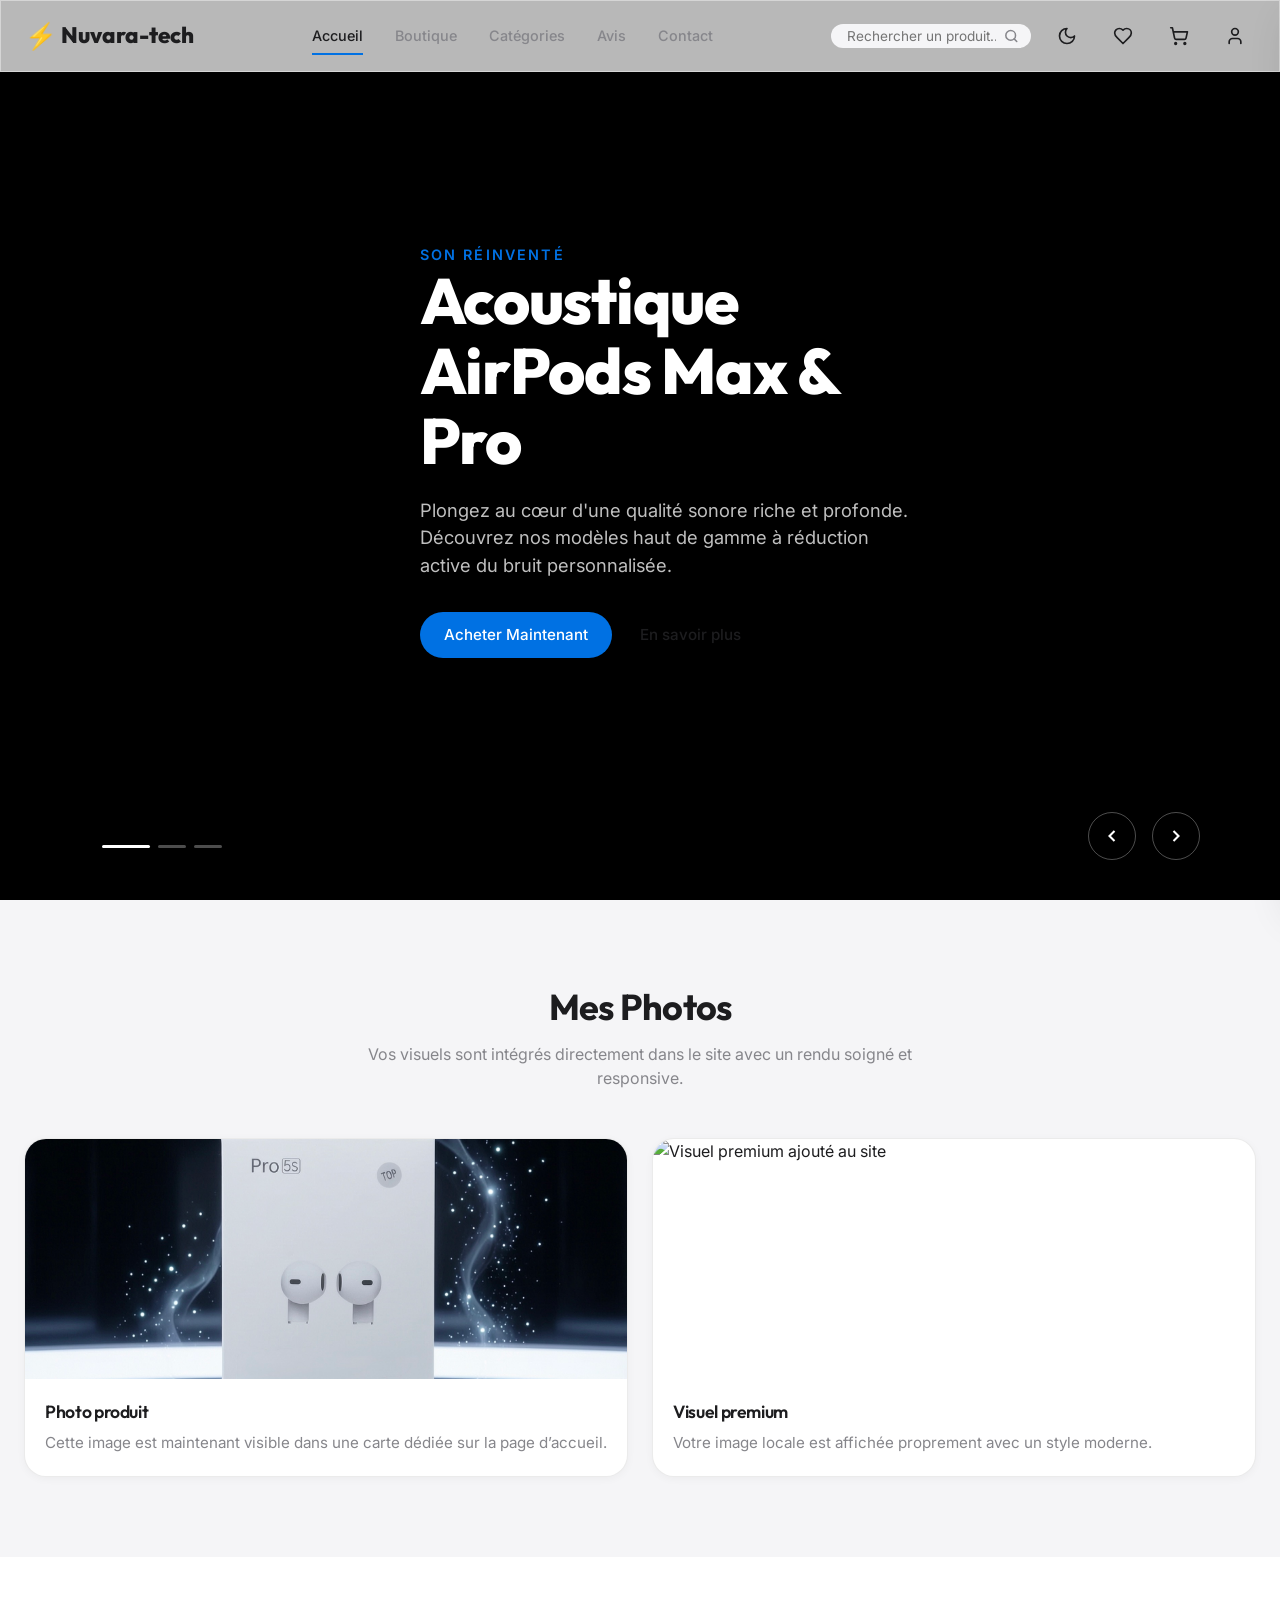
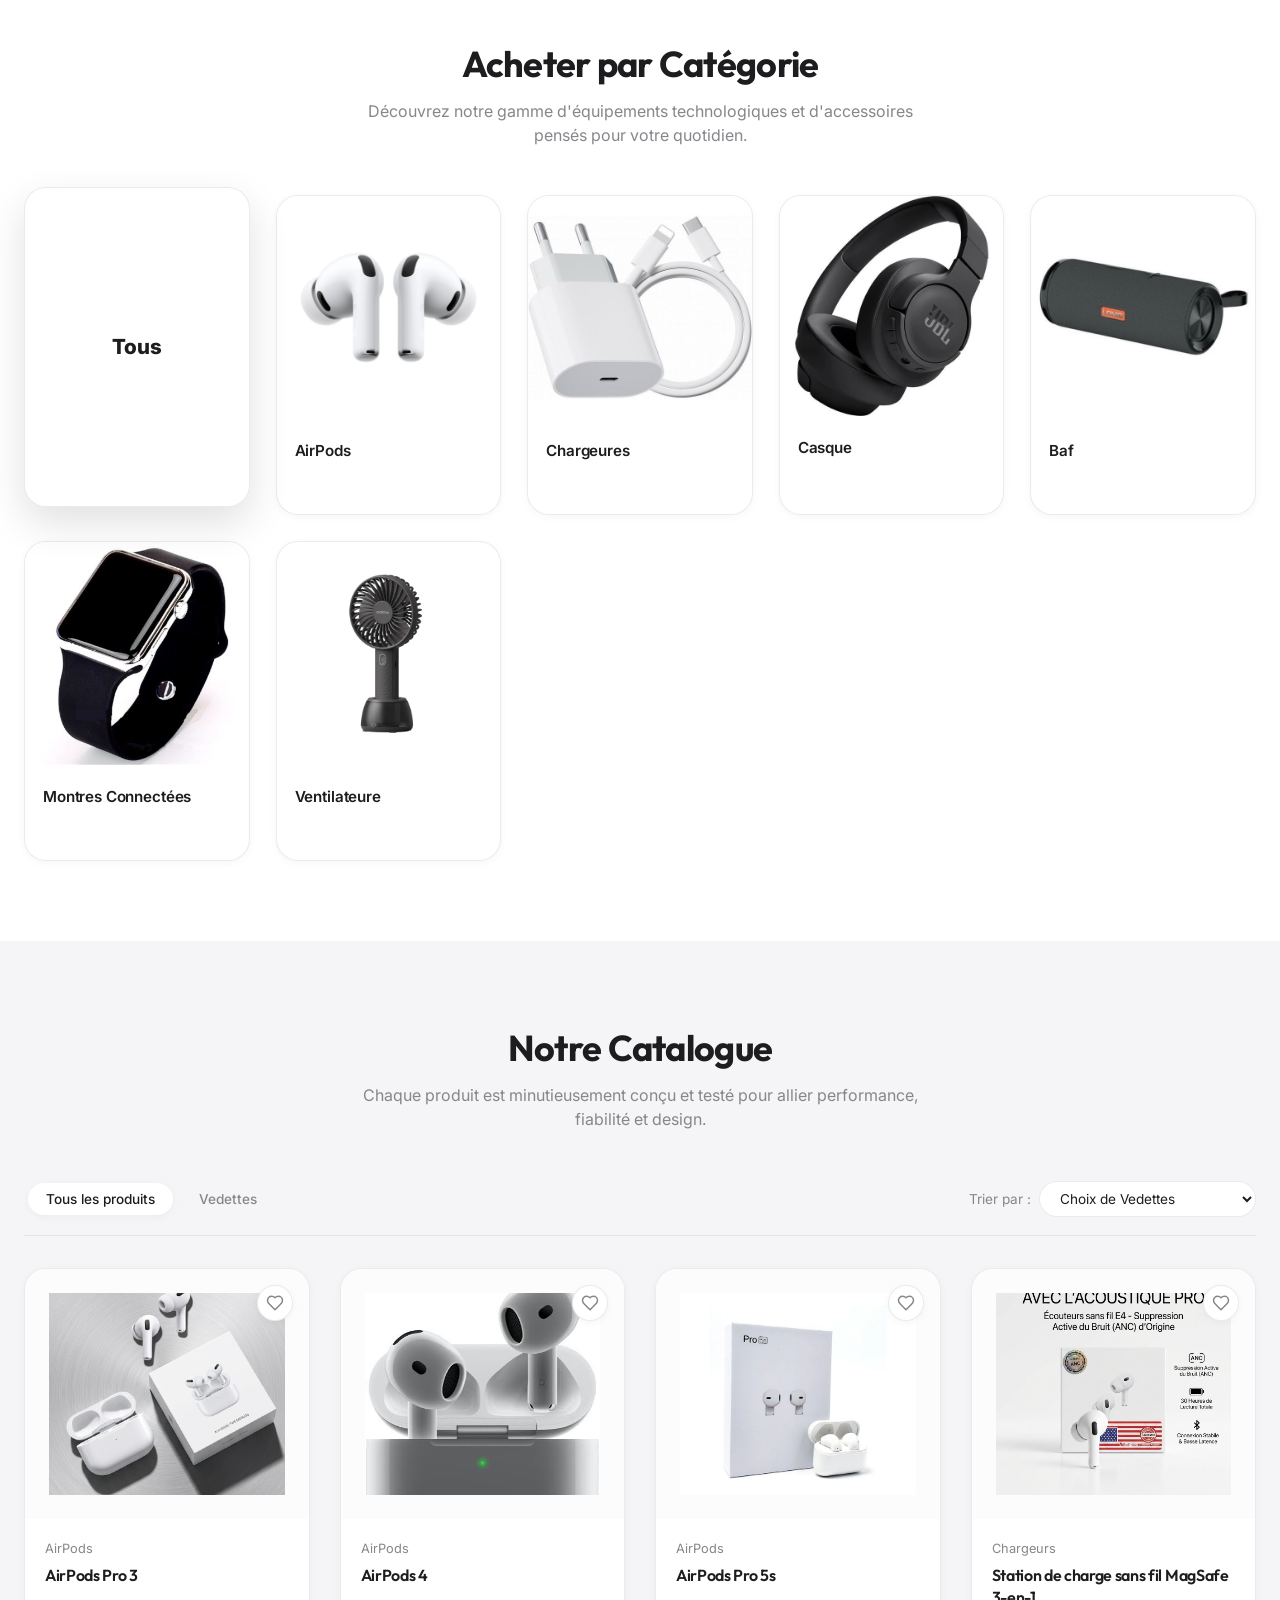
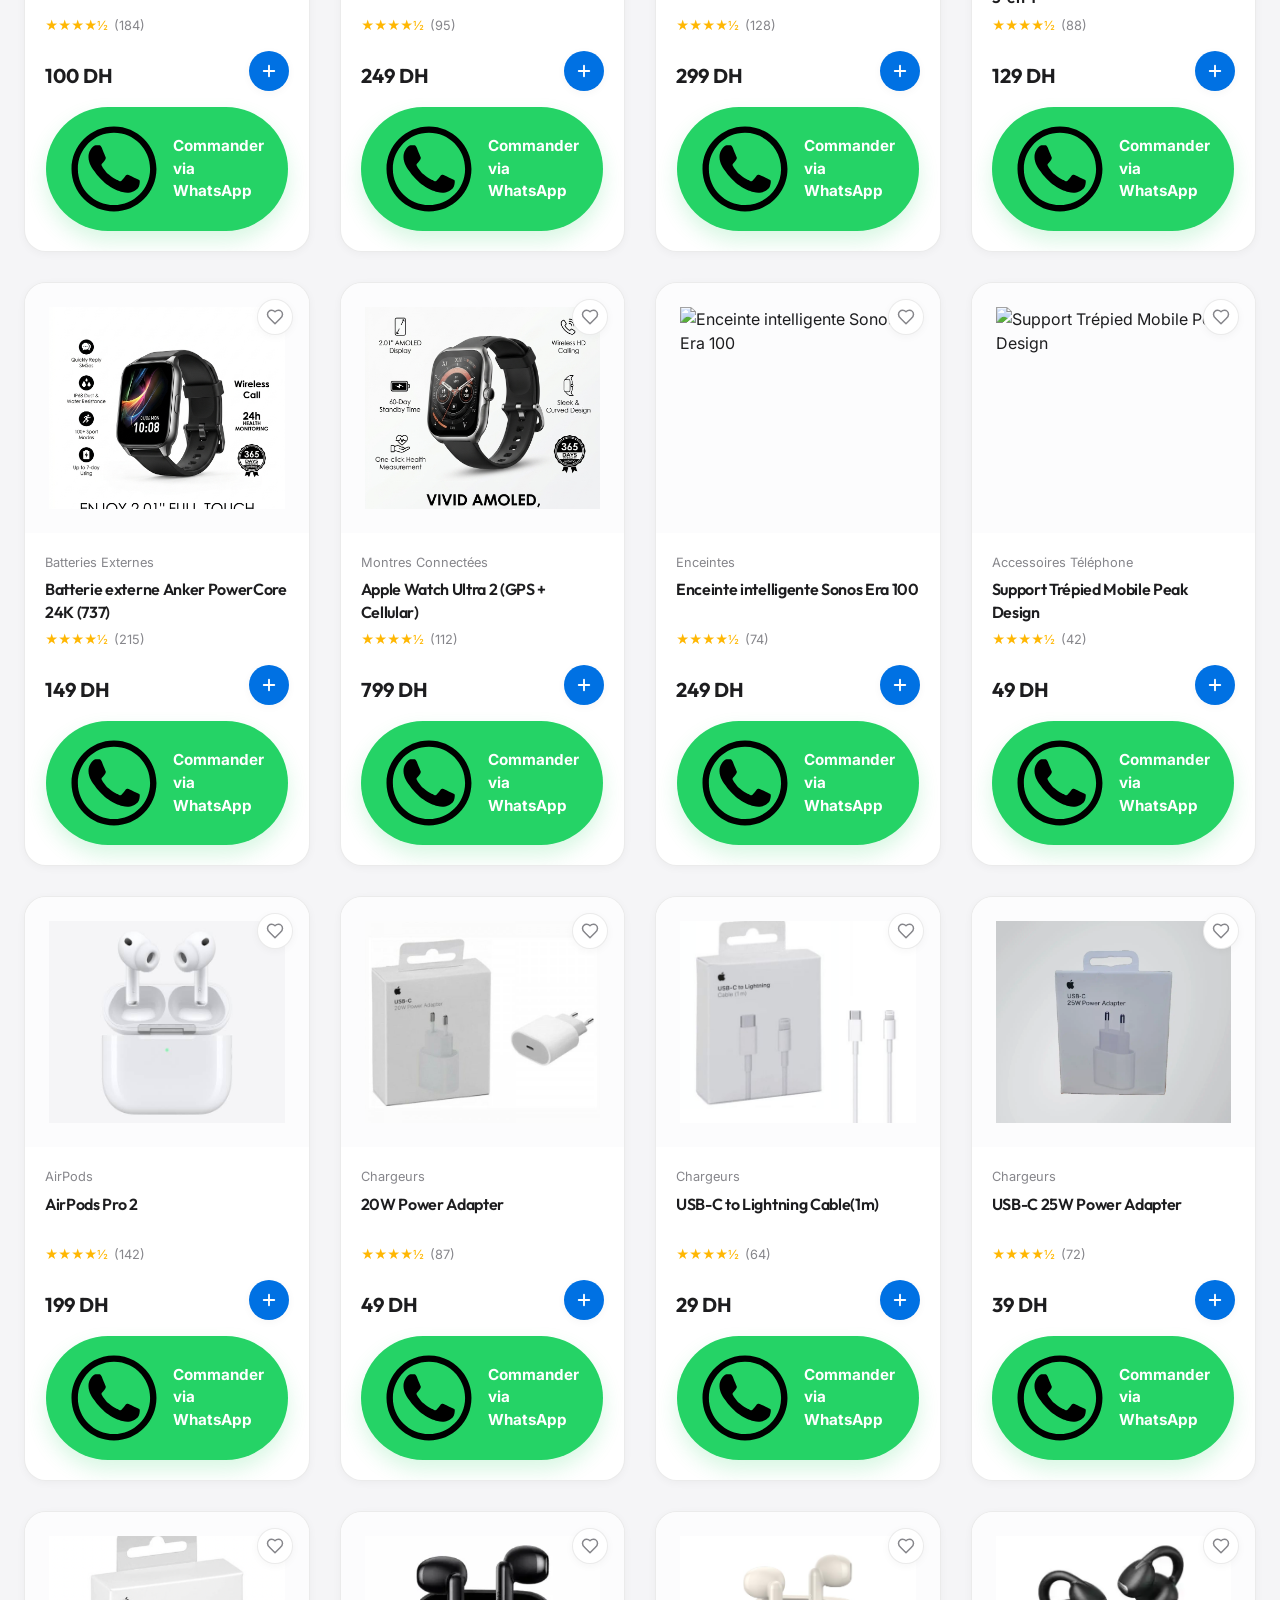
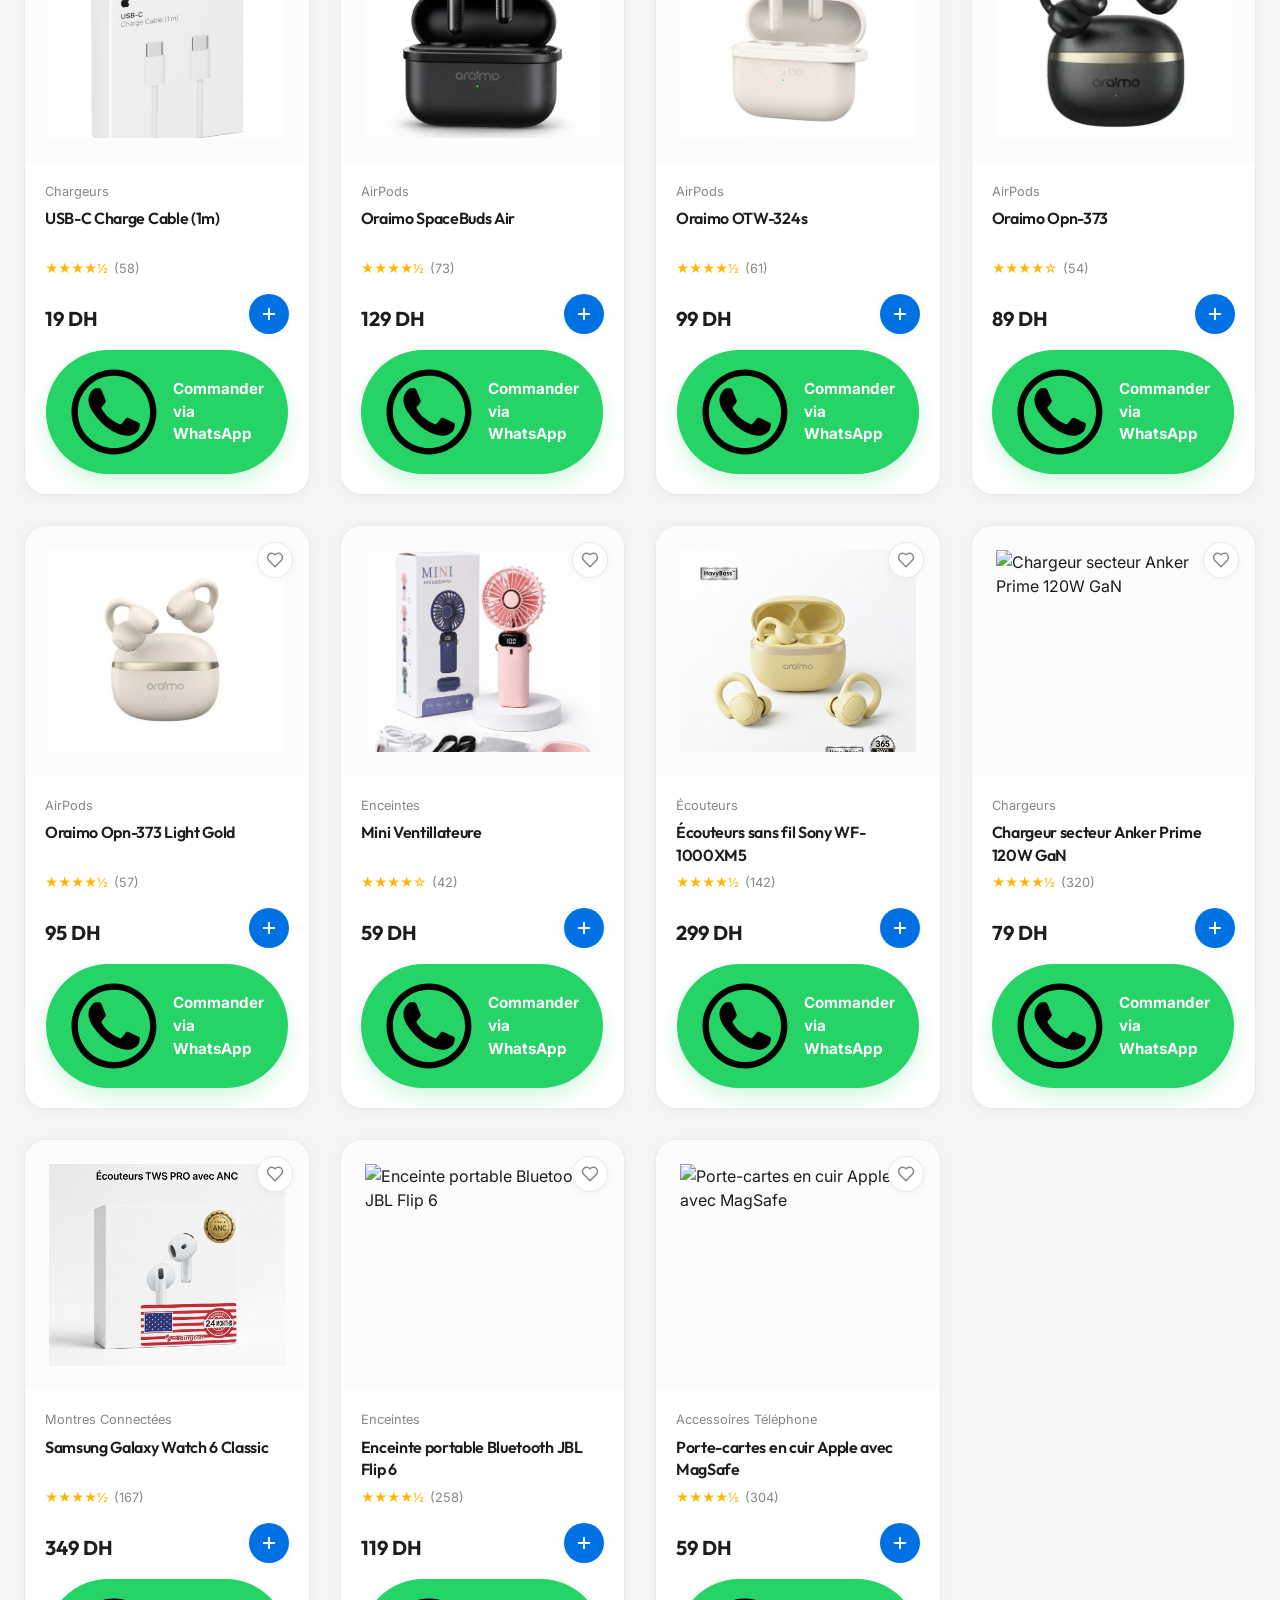
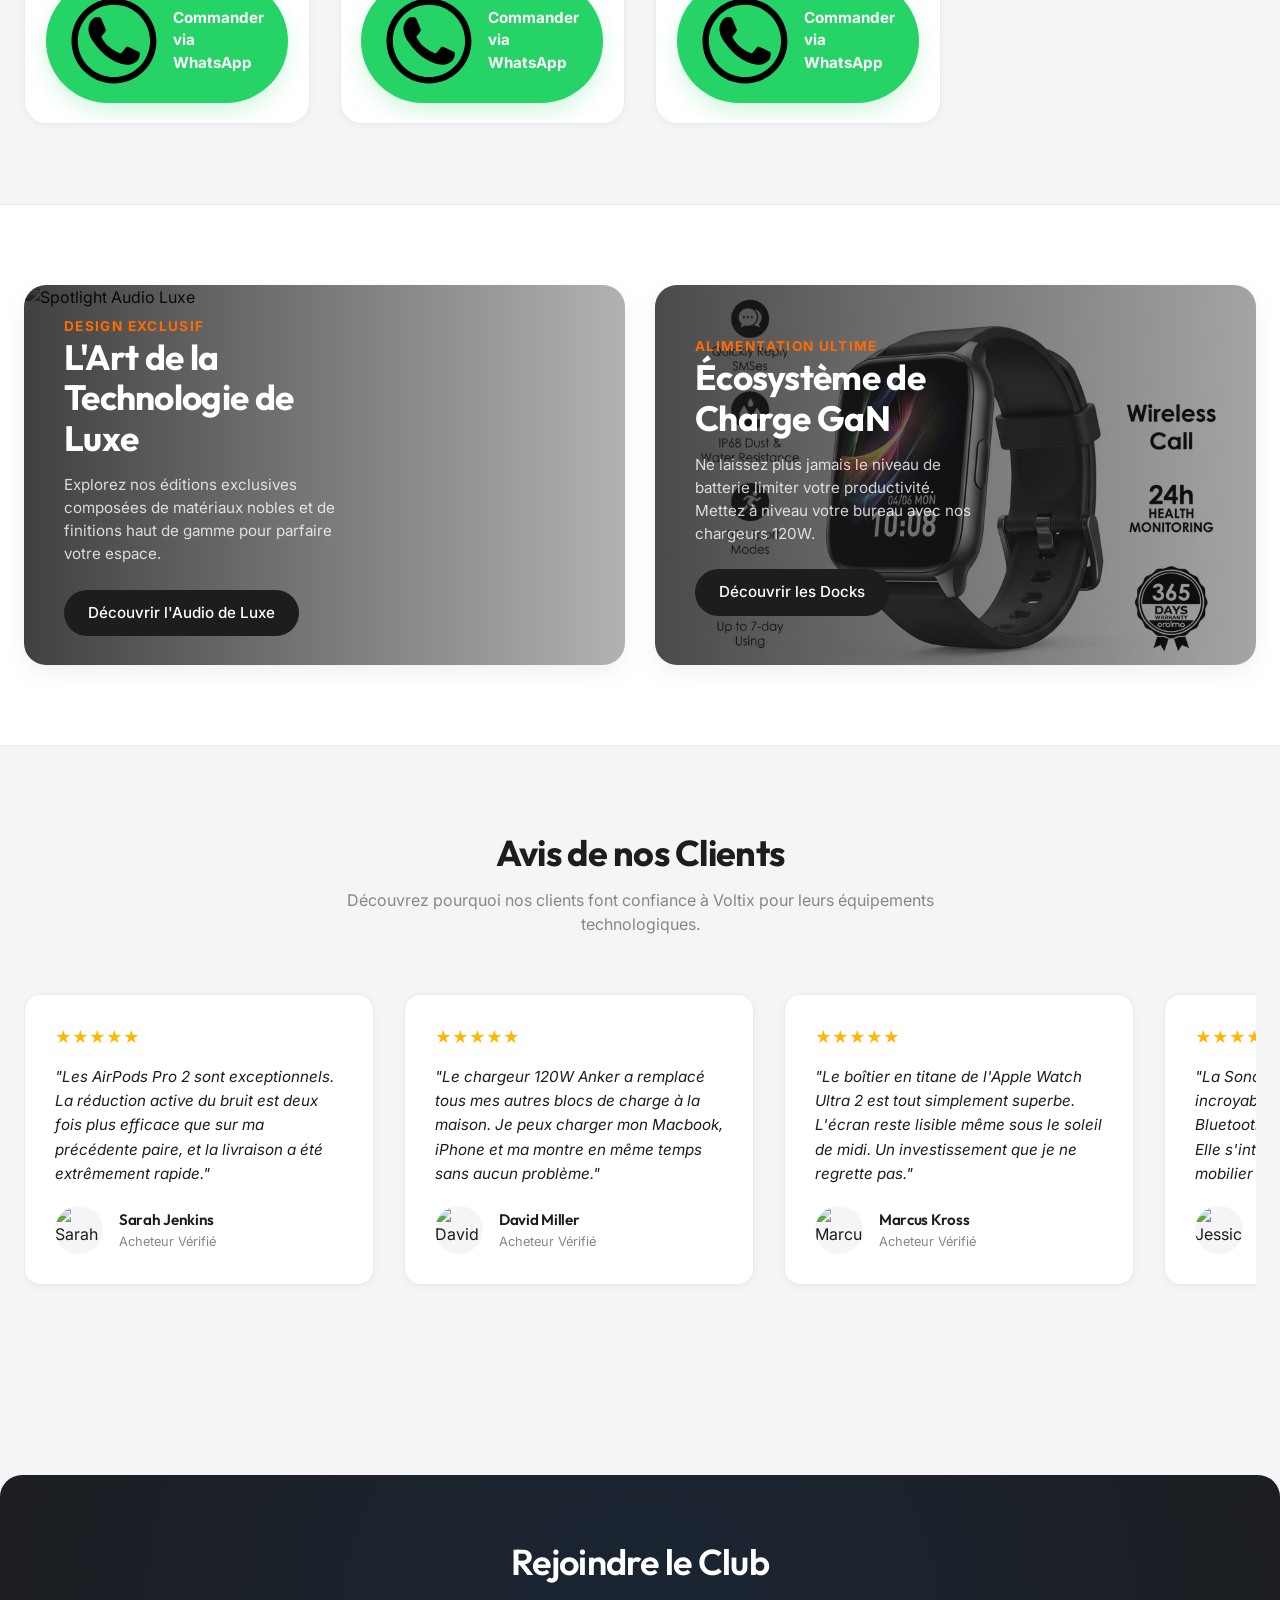
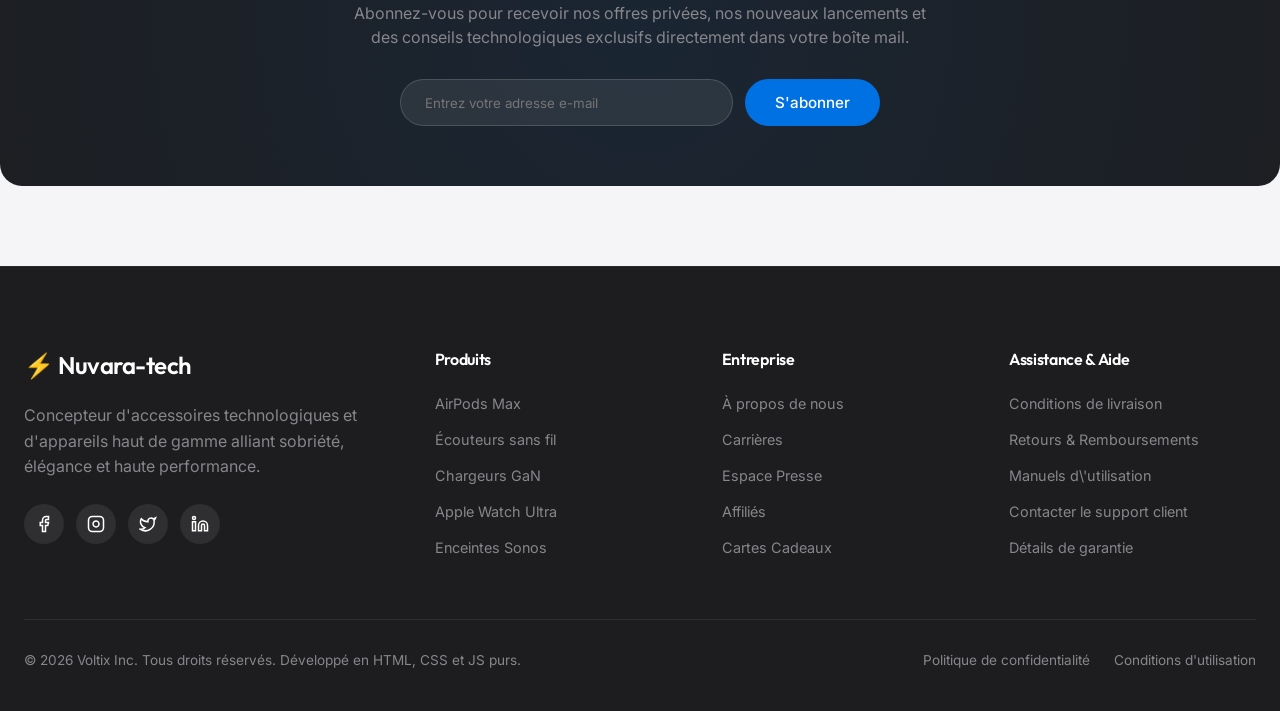
==== commit 421122d0: "Fix local image paths and auto-encode product asset URLs" ====
--- a/index.html
+++ b/index.html
@@ -188,7 +188,7 @@
                 </article>
 
                 <article class="photo-card">
-                    <img src="projct/les images/b_Luxury_social_media_.png" alt="Visuel premium ajouté au site">
+                    <img src="projct/les%20images/b_Luxury_social_media_.png" alt="Visuel premium ajouté au site">
                     <div class="photo-card-content">
                         <h3>Visuel premium</h3>
                         <p>Votre image locale est affichée proprement avec un style moderne.</p>
@@ -260,7 +260,7 @@
                 <!-- Bannière 1 : Audio de luxe (avec image locale b_Luxury_social_media_.png) -->
                 <div class="promo-banner">
                     <div class="promo-bg">
-                        <img src="projct/les images/b_Luxury_social_media_.png" alt="Spotlight Audio Luxe">
+                        <img src="projct/les%20images/b_Luxury_social_media_.png" alt="Spotlight Audio Luxe">
                     </div>
                     <div class="promo-content">
                         <span class="promo-tag">Design Exclusif</span>
@@ -273,7 +273,7 @@
                 <!-- Bannière 2 : Docks et Chargeurs GaN (avec image locale Image 2.jpg) -->
                 <div class="promo-banner">
                     <div class="promo-bg">
-                        <img src="les images/Image 2.jpg" alt="Chargeur rapide GaN en gros plan">
+                        <img src="charger-anker-120w.png" alt="Chargeur rapide GaN en gros plan">
                     </div>
                     <div class="promo-content">
                         <span class="promo-tag">Alimentation Ultime</span>
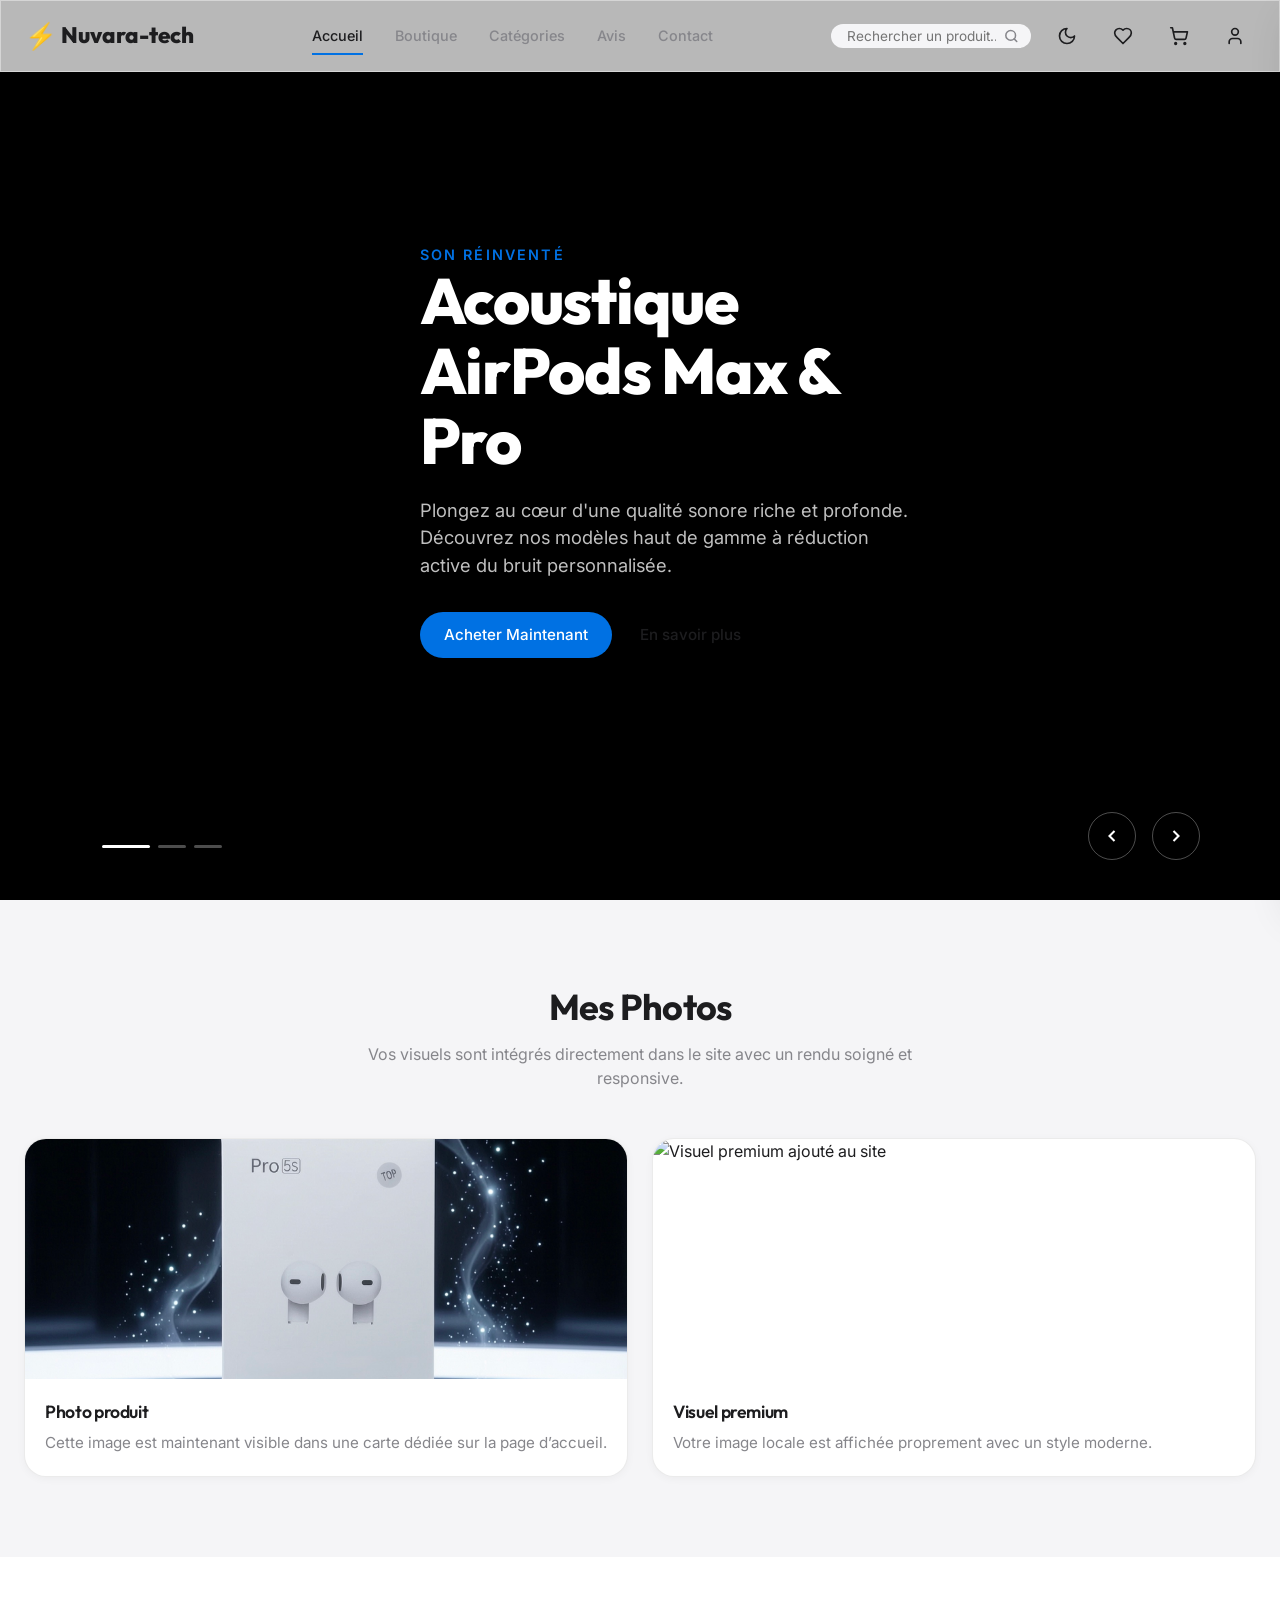
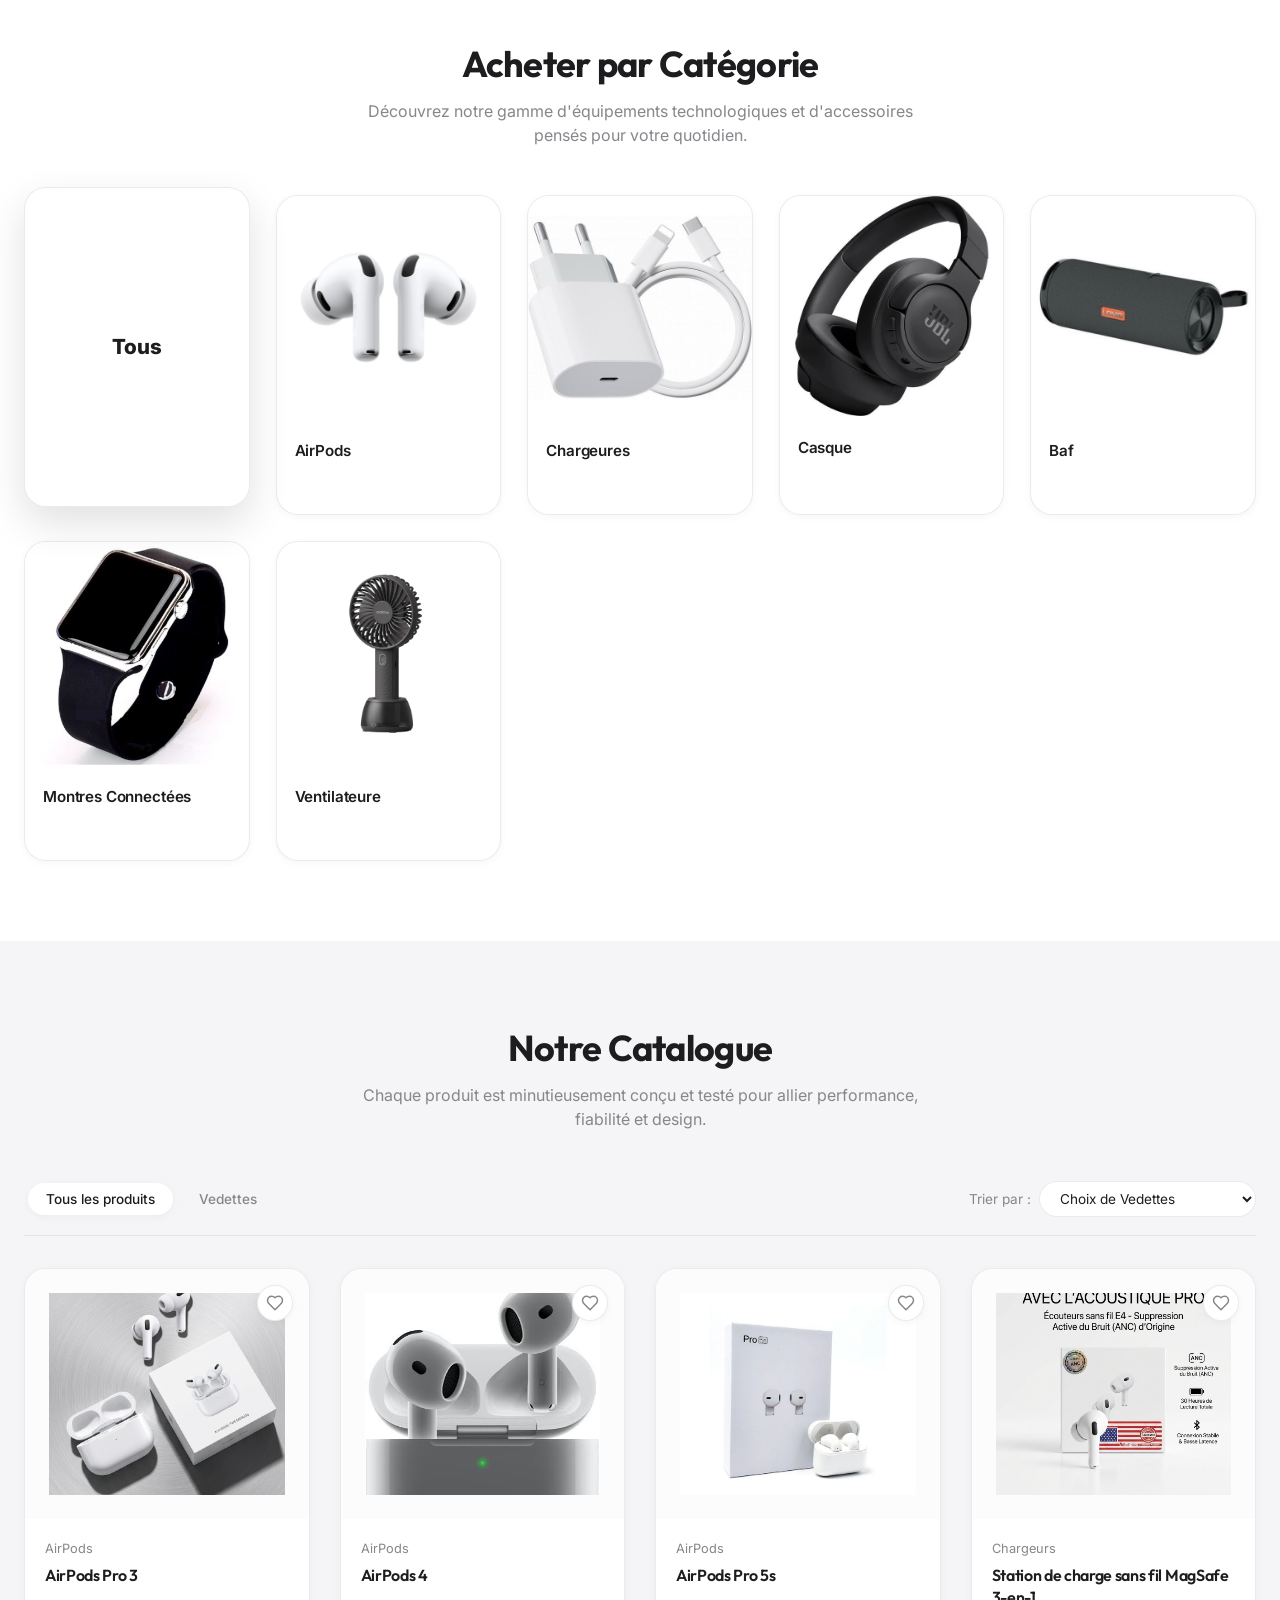
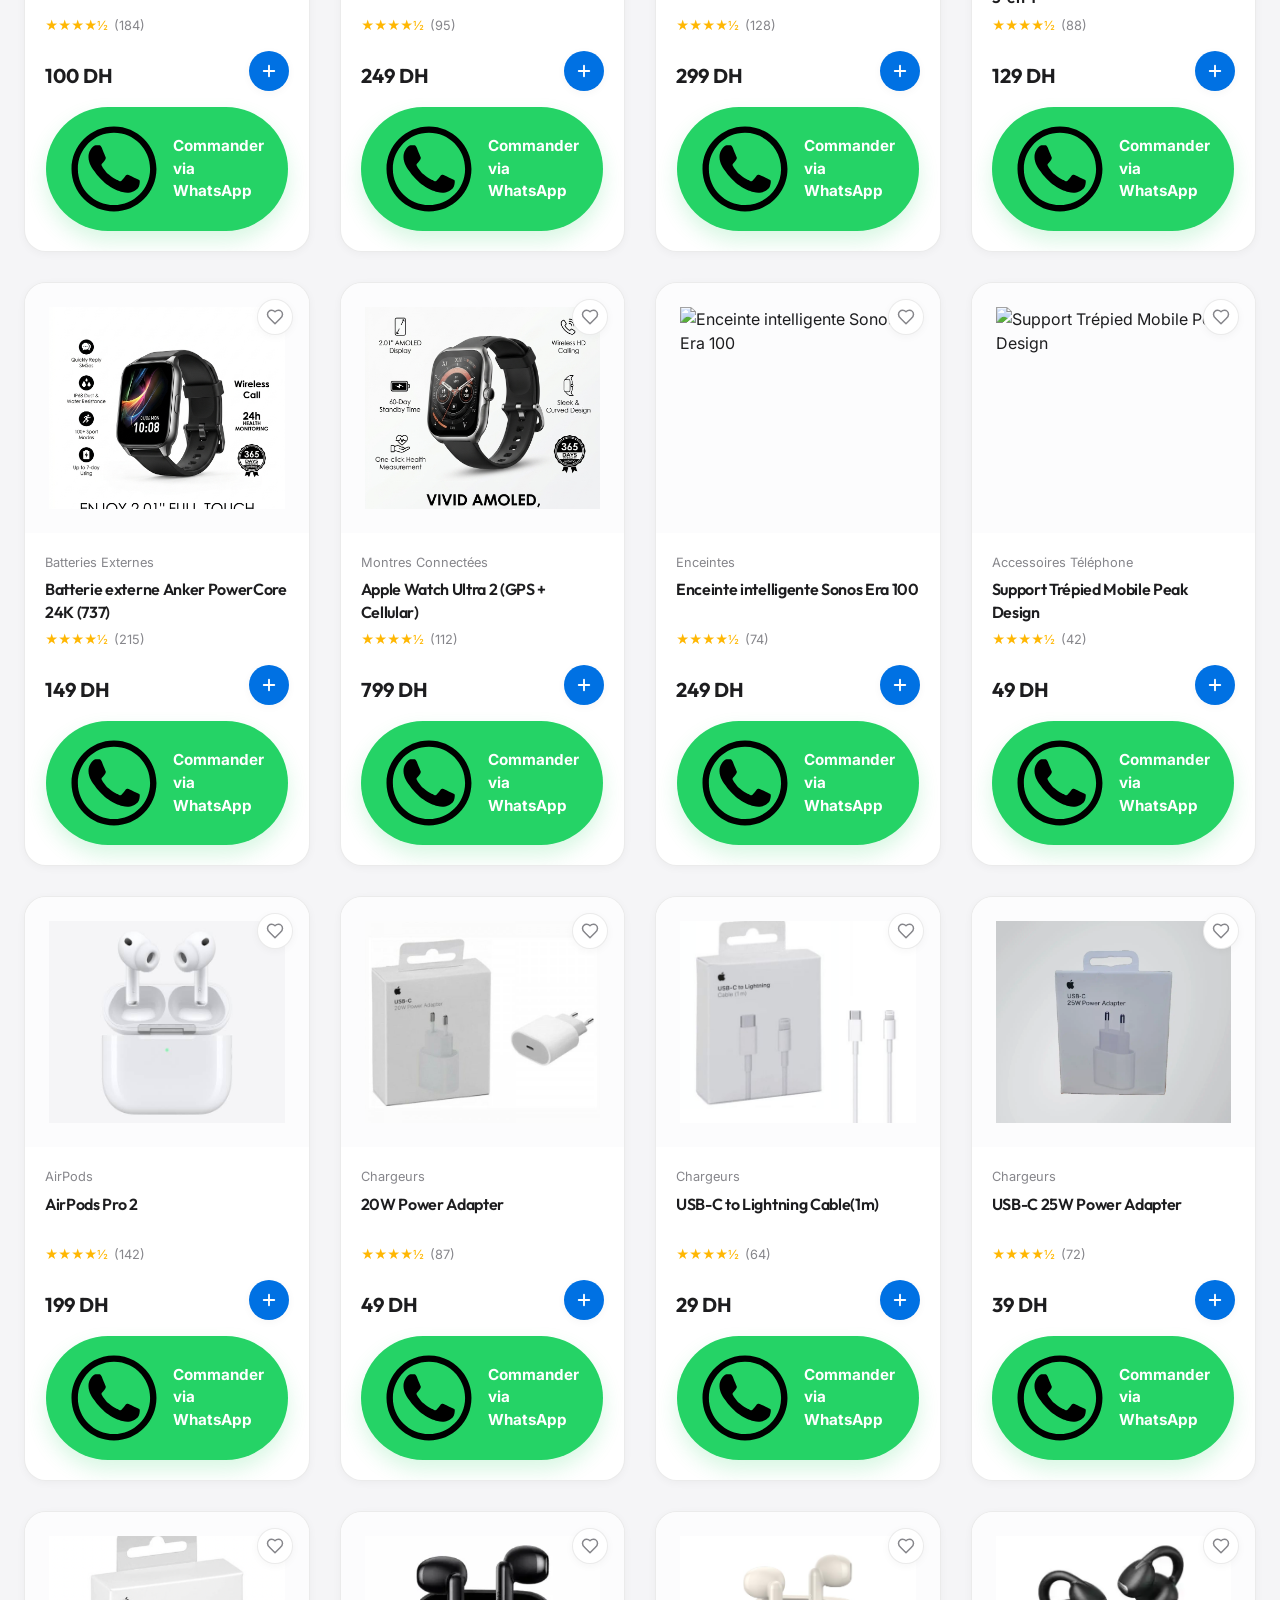
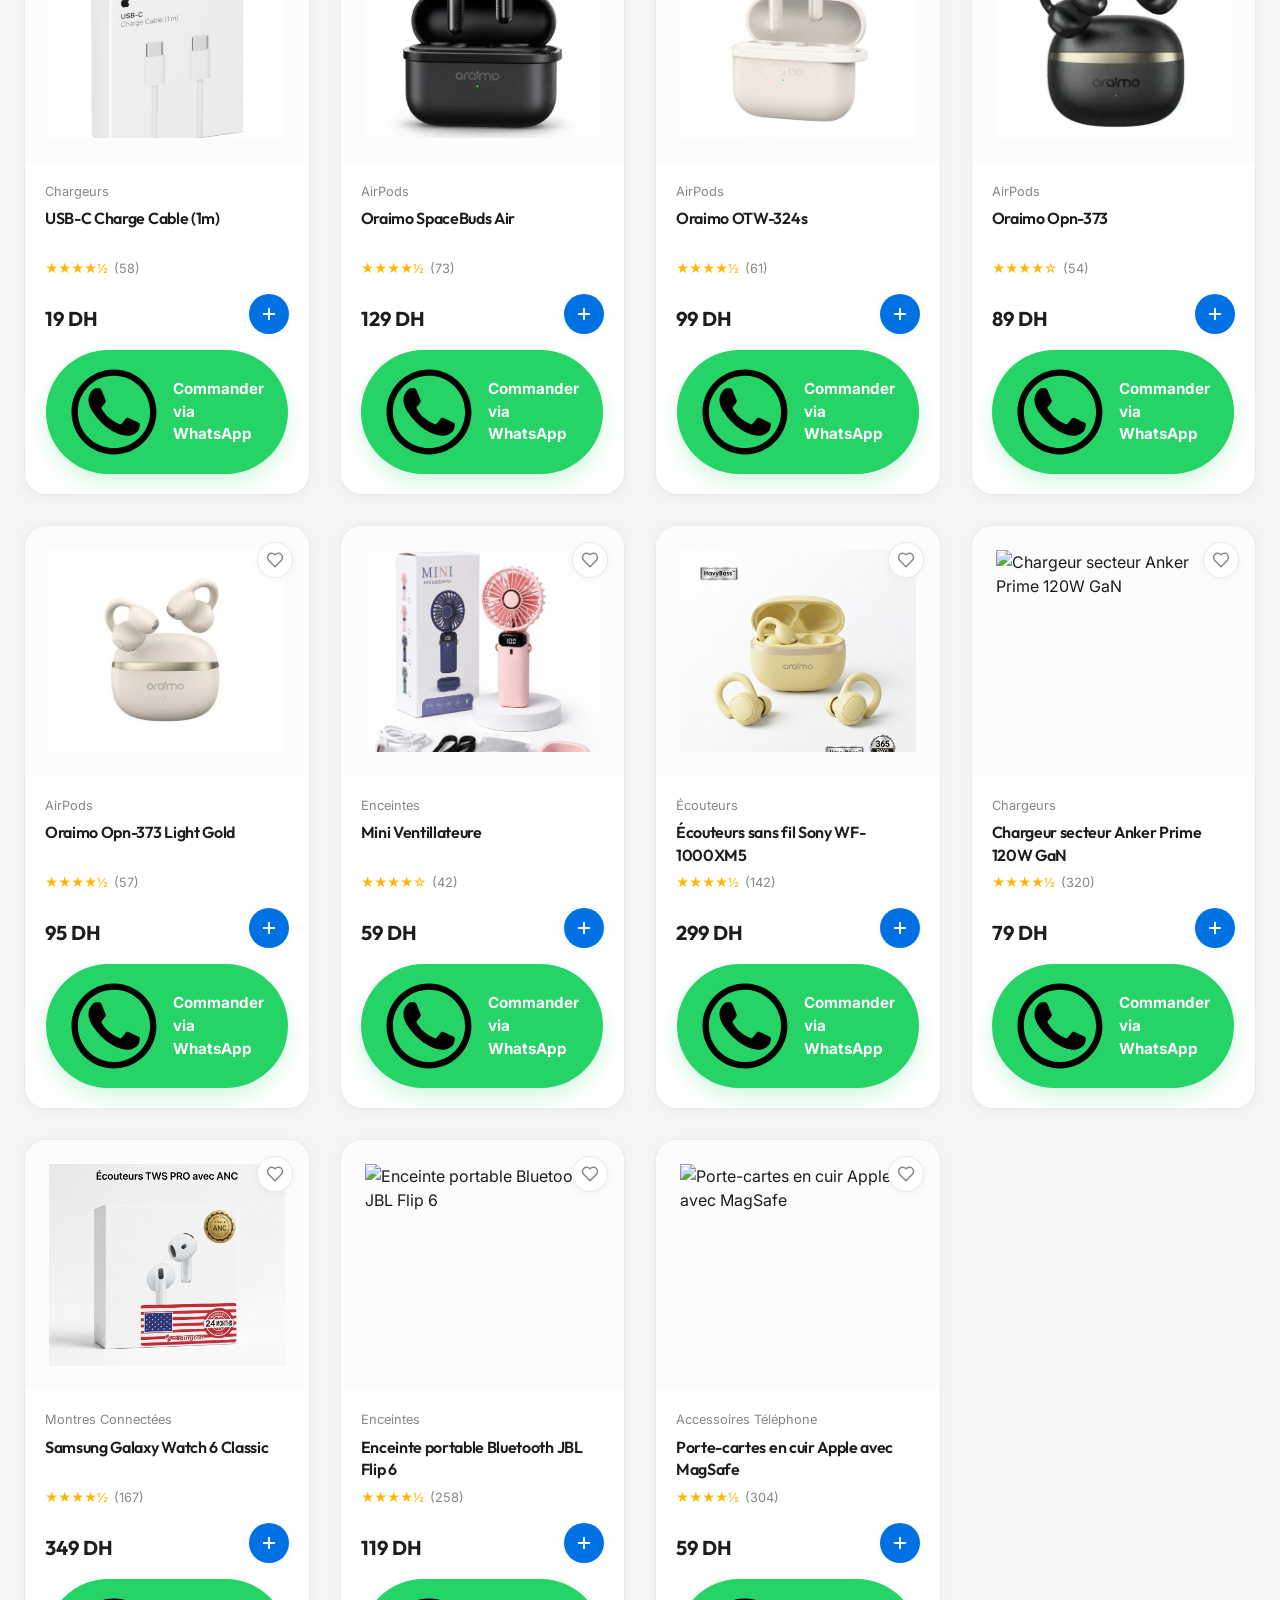
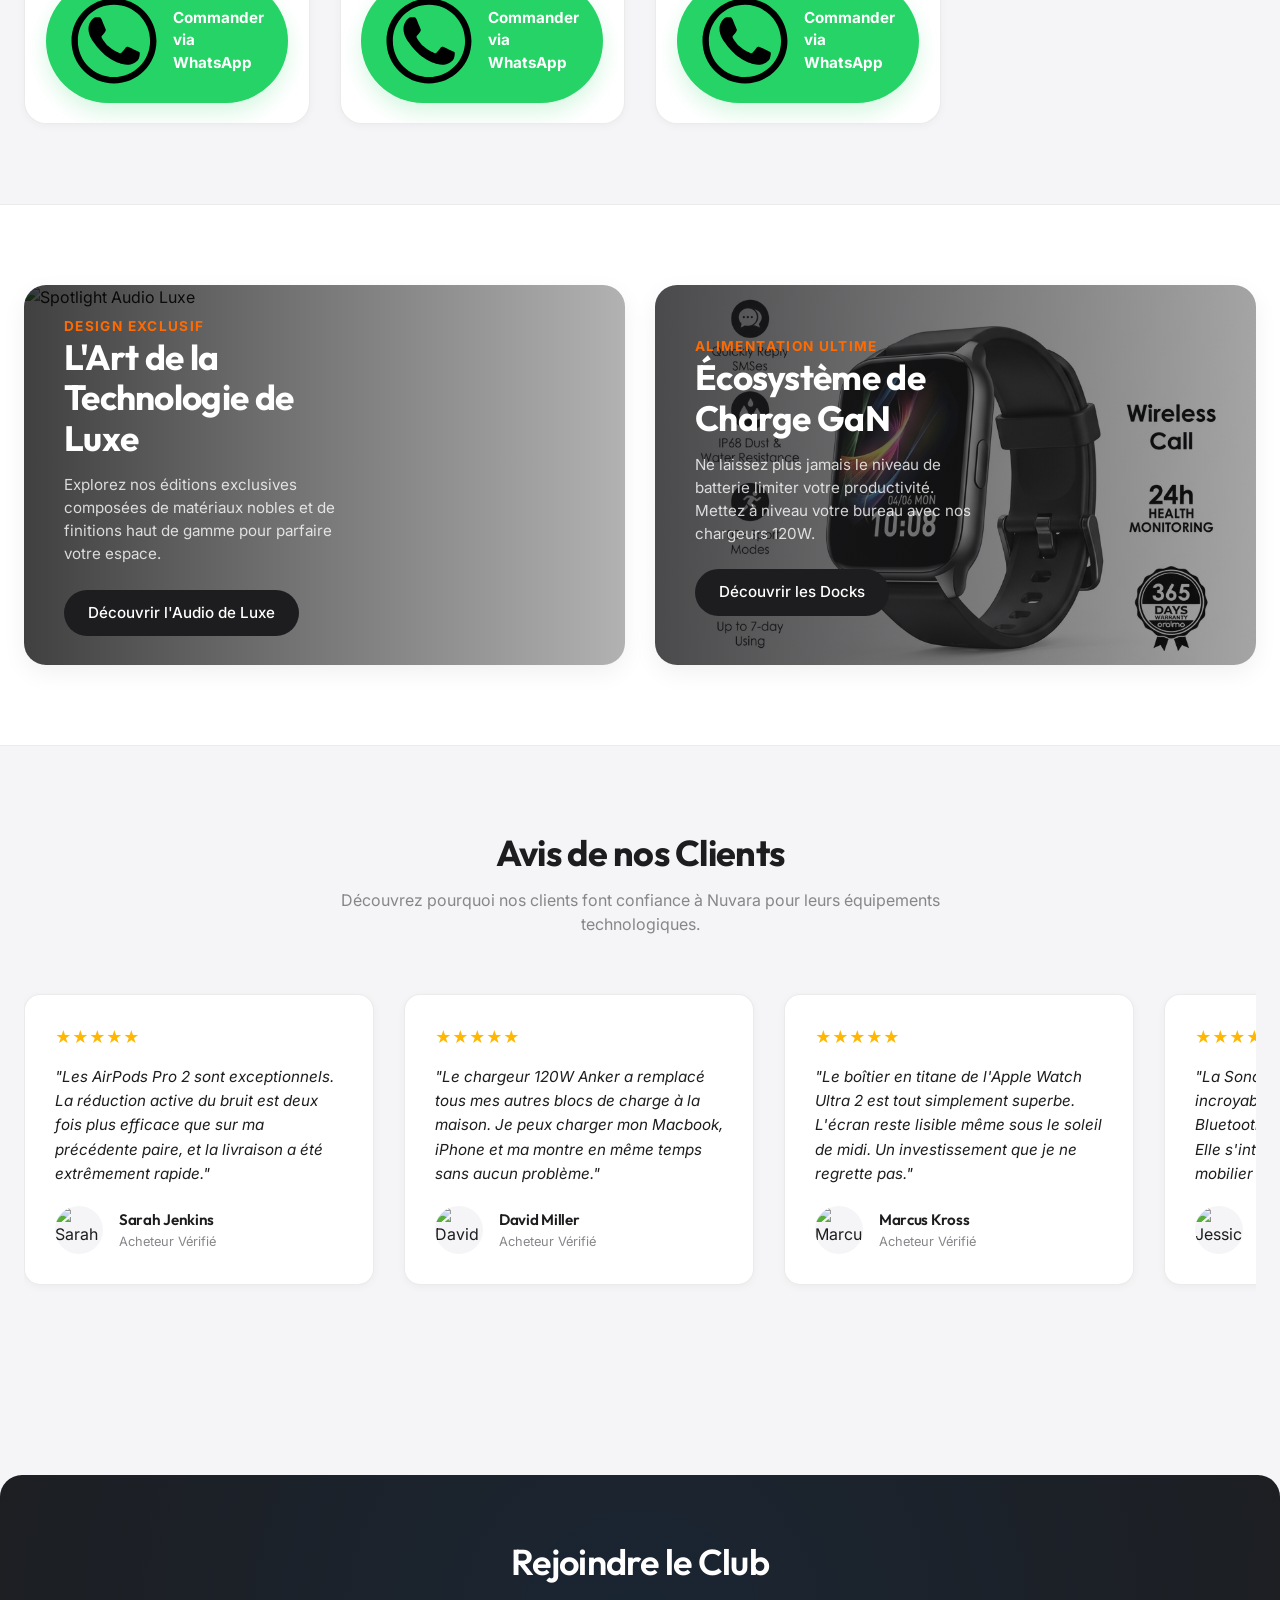
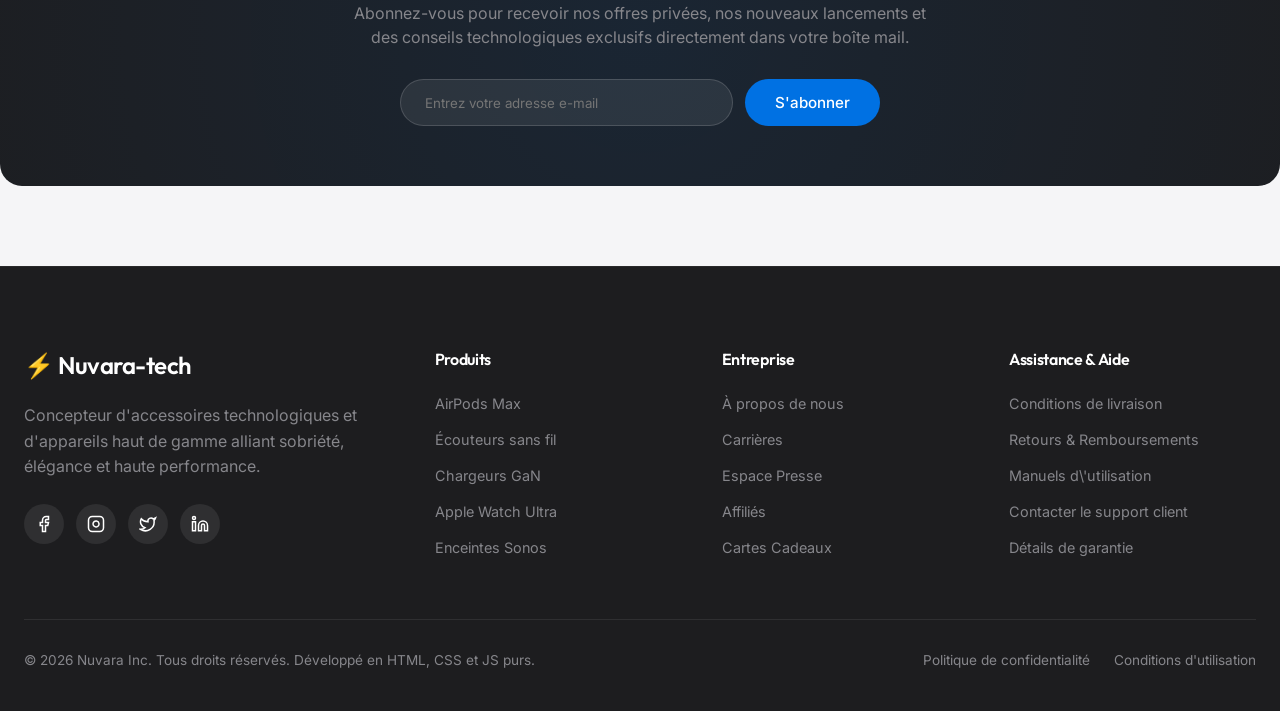
==== commit 52533b38: "Update company name from Voltix to Nuvara" ====
--- a/index.html
+++ b/index.html
@@ -293,7 +293,7 @@
         <div class="container">
             <div class="section-header">
                 <h2 class="section-title">Avis de nos Clients</h2>
-                <p class="section-subtitle">Découvrez pourquoi nos clients font confiance à Voltix pour leurs équipements technologiques.</p>
+                <p class="section-subtitle">Découvrez pourquoi nos clients font confiance à Nuvara pour leurs équipements technologiques.</p>
             </div>
 
             <div class="reviews-carousel" id="reviews-carousel">
@@ -495,7 +495,7 @@
 
             <!-- Droits d'auteur et liens légaux -->
             <div class="footer-bottom">
-                <p>&copy; 2026 Voltix Inc. Tous droits réservés. Développé en HTML, CSS et JS purs.</p>
+                <p>&copy; 2026 Nuvara Inc. Tous droits réservés. Développé en HTML, CSS et JS purs.</p>
                 <div class="footer-legal-links">
                     <a href="#" onclick="showToast('Données personnelles : Aucun traceur publicitaire n\'est stocké.', 'info')">Politique de confidentialité</a>
                     <a href="#" onclick="showToast('Conditions : Toutes les transactions d\'achat sont chiffrées.', 'info')">Conditions d'utilisation</a>
